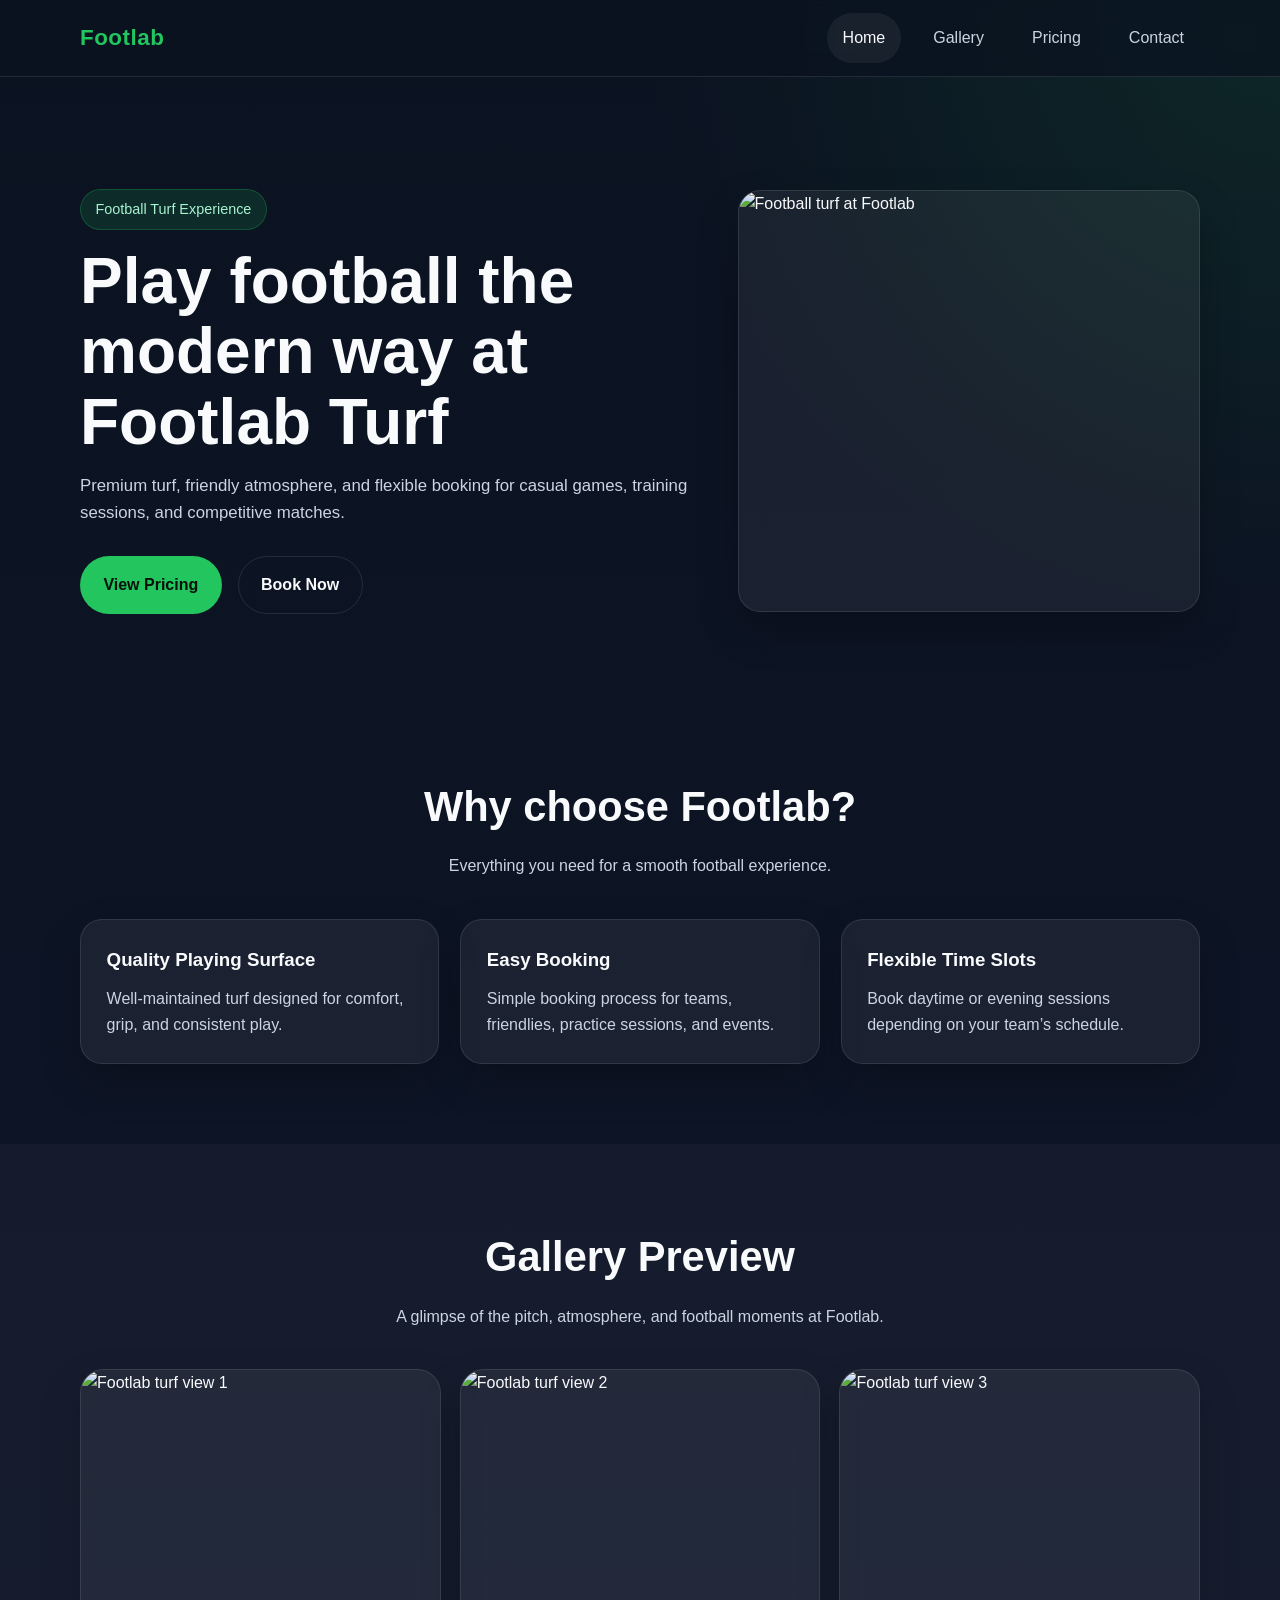
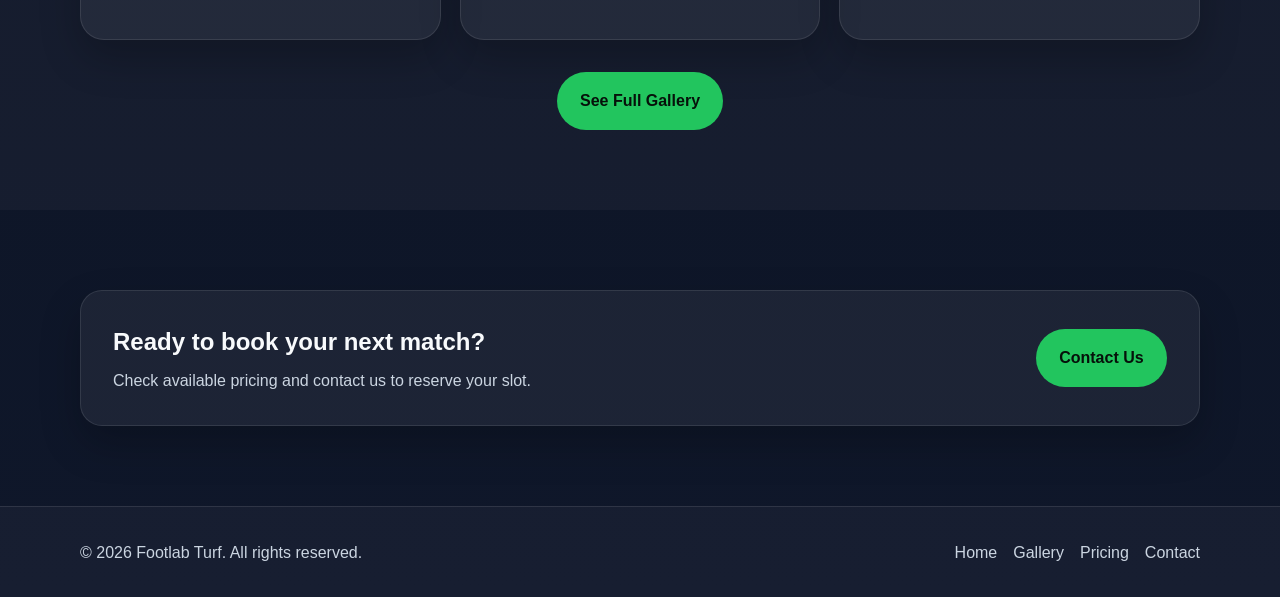
==== index.html @ 76038efa "Init" ====
<!DOCTYPE html>
<html lang="en">
<head>
  <meta charset="UTF-8" />
  <meta name="viewport" content="width=device-width, initial-scale=1.0" />
  <title>Footlab Turf | Home</title>
  <meta
    name="description"
    content="Footlab Turf - modern football turf booking, pricing, gallery, and contact information."
  />
  <link rel="stylesheet" href="css/style.css" />
</head>
<body>
  <header class="site-header">
    <div class="container nav">
      <a href="index.html" class="logo">Footlab</a>

      <button class="menu-toggle" id="menuToggle" aria-label="Open Menu">
        ☰
      </button>

      <nav class="nav-links" id="navLinks">
        <a href="index.html" class="active">Home</a>
        <a href="gallery.html">Gallery</a>
        <a href="pricing.html">Pricing</a>
        <a href="contact.html">Contact</a>
      </nav>
    </div>
  </header>

  <main>
    <section class="hero section">
      <div class="container hero-grid">
        <div class="hero-text">
          <span class="badge">Football Turf Experience</span>
          <h1>Play football the modern way at Footlab Turf</h1>
          <p>
            Premium turf, friendly atmosphere, and flexible booking for casual games,
            training sessions, and competitive matches.
          </p>
          <div class="hero-actions">
            <a href="pricing.html" class="btn btn-primary">View Pricing</a>
            <a href="contact.html" class="btn btn-secondary">Book Now</a>
          </div>
        </div>

        <div class="hero-card card">
          <img src="images/hero/hero.jpg" alt="Football turf at Footlab" />
        </div>
      </div>
    </section>

    <section class="section">
      <div class="container">
        <div class="section-heading">
          <h2>Why choose Footlab?</h2>
          <p>
            Everything you need for a smooth football experience.
          </p>
        </div>

        <div class="features-grid">
          <article class="card feature-card">
            <h3>Quality Playing Surface</h3>
            <p>
              Well-maintained turf designed for comfort, grip, and consistent play.
            </p>
          </article>

          <article class="card feature-card">
            <h3>Easy Booking</h3>
            <p>
              Simple booking process for teams, friendlies, practice sessions, and events.
            </p>
          </article>

          <article class="card feature-card">
            <h3>Flexible Time Slots</h3>
            <p>
              Book daytime or evening sessions depending on your team’s schedule.
            </p>
          </article>
        </div>
      </div>
    </section>

    <section class="section alt-section">
      <div class="container">
        <div class="section-heading">
          <h2>Gallery Preview</h2>
          <p>
            A glimpse of the pitch, atmosphere, and football moments at Footlab.
          </p>
        </div>

        <div class="gallery-preview">
          <div class="card gallery-item">
            <img src="images/gallery/turf1.jpg" alt="Footlab turf view 1" />
          </div>
          <div class="card gallery-item">
            <img src="images/gallery/turf2.jpg" alt="Footlab turf view 2" />
          </div>
          <div class="card gallery-item">
            <img src="images/gallery/turf3.jpg" alt="Footlab turf view 3" />
          </div>
        </div>

        <div class="center">
          <a href="gallery.html" class="btn btn-primary">See Full Gallery</a>
        </div>
      </div>
    </section>

    <section class="section">
      <div class="container cta card">
        <div>
          <h2>Ready to book your next match?</h2>
          <p>
            Check available pricing and contact us to reserve your slot.
          </p>
        </div>
        <a href="contact.html" class="btn btn-primary">Contact Us</a>
      </div>
    </section>
  </main>

  <footer class="site-footer">
    <div class="container footer-content">
      <p>© 2026 Footlab Turf. All rights reserved.</p>
      <div class="footer-links">
        <a href="index.html">Home</a>
        <a href="gallery.html">Gallery</a>
        <a href="pricing.html">Pricing</a>
        <a href="contact.html">Contact</a>
      </div>
    </div>
  </footer>

  <script src="js/main.js"></script>
</body>
</html>
---- css/style.css ----
:root {
  --bg: #0f172a;
  --bg-soft: #111c34;
  --surface: rgba(255, 255, 255, 0.06);
  --surface-strong: rgba(255, 255, 255, 0.1);
  --text: #f8fafc;
  --muted: #cbd5e1;
  --primary: #22c55e;
  --primary-dark: #16a34a;
  --secondary: #1e293b;
  --border: rgba(255, 255, 255, 0.1);
  --shadow: 0 18px 40px rgba(0, 0, 0, 0.22);
  --radius: 22px;
  --radius-sm: 14px;
  --container: 1120px;
}

* {
  margin: 0;
  padding: 0;
  box-sizing: border-box;
}

html {
  scroll-behavior: smooth;
}

body {
  font-family: Arial, Helvetica, sans-serif;
  background:
    radial-gradient(circle at top right, rgba(34, 197, 94, 0.12), transparent 25%),
    linear-gradient(180deg, #0b1220 0%, #0f172a 100%);
  color: var(--text);
  line-height: 1.6;
}

img {
  width: 100%;
  display: block;
  object-fit: cover;
}

a {
  text-decoration: none;
  color: inherit;
}

ul {
  padding-left: 1.2rem;
}

.container {
  width: min(92%, var(--container));
  margin: 0 auto;
}

.section {
  padding: 5rem 0;
}

.alt-section {
  background: rgba(255, 255, 255, 0.03);
}

.section-heading {
  text-align: center;
  max-width: 720px;
  margin: 0 auto 2.5rem;
}

.section-heading h2 {
  font-size: clamp(2rem, 4vw, 2.6rem);
  margin-bottom: 0.8rem;
}

.section-heading p {
  color: var(--muted);
}

.page-hero {
  padding-top: 7rem;
  padding-bottom: 2rem;
}

.page-hero h1 {
  font-size: clamp(2.2rem, 5vw, 3.5rem);
  margin: 0.8rem 0;
}

.page-hero p {
  color: var(--muted);
  max-width: 700px;
}

.site-header {
  position: sticky;
  top: 0;
  z-index: 1000;
  background: rgba(11, 18, 32, 0.7);
  backdrop-filter: blur(12px);
  border-bottom: 1px solid var(--border);
}

.nav {
  min-height: 76px;
  display: flex;
  align-items: center;
  justify-content: space-between;
  gap: 1rem;
}

.logo {
  font-size: 1.4rem;
  font-weight: 800;
  letter-spacing: 0.5px;
  color: var(--primary);
}

.nav-links {
  display: flex;
  gap: 1rem;
  align-items: center;
}

.nav-links a {
  padding: 0.75rem 1rem;
  border-radius: 999px;
  color: var(--muted);
  transition: 0.25s ease;
}

.nav-links a:hover,
.nav-links a.active {
  background: var(--surface);
  color: var(--text);
}

.menu-toggle {
  display: none;
  border: 1px solid var(--border);
  background: var(--surface);
  color: var(--text);
  padding: 0.65rem 0.9rem;
  border-radius: 12px;
  cursor: pointer;
  font-size: 1.1rem;
}

.hero {
  padding-top: 7rem;
}

.hero-grid {
  display: grid;
  grid-template-columns: 1.15fr 0.85fr;
  gap: 2rem;
  align-items: center;
}

.hero-text h1 {
  font-size: clamp(2.6rem, 5vw, 4.5rem);
  line-height: 1.1;
  margin: 1rem 0;
}

.hero-text p {
  max-width: 620px;
  color: var(--muted);
  font-size: 1.05rem;
}

.hero-actions {
  display: flex;
  gap: 1rem;
  margin-top: 1.8rem;
  flex-wrap: wrap;
}

.badge,
.mini-badge {
  display: inline-block;
  background: rgba(34, 197, 94, 0.14);
  color: #a7f3d0;
  border: 1px solid rgba(34, 197, 94, 0.25);
  padding: 0.5rem 0.9rem;
  border-radius: 999px;
  font-size: 0.9rem;
}

.mini-badge {
  margin-bottom: 1rem;
}

.card {
  background: var(--surface);
  border: 1px solid var(--border);
  border-radius: var(--radius);
  box-shadow: var(--shadow);
  overflow: hidden;
}

.hero-card {
  min-height: 420px;
}

.hero-card img {
  height: 100%;
  min-height: 420px;
}

.btn {
  display: inline-flex;
  align-items: center;
  justify-content: center;
  padding: 0.95rem 1.4rem;
  border-radius: 999px;
  font-weight: 700;
  transition: 0.25s ease;
  border: 1px solid transparent;
}

.btn-primary {
  background: var(--primary);
  color: #06110a;
}

.btn-primary:hover {
  background: var(--primary-dark);
  transform: translateY(-2px);
}

.btn-secondary {
  background: transparent;
  border-color: var(--border);
  color: var(--text);
}

.btn-secondary:hover {
  background: var(--surface);
}

.features-grid {
  display: grid;
  grid-template-columns: repeat(3, 1fr);
  gap: 1.3rem;
}

.feature-card {
  padding: 1.6rem;
}

.feature-card h3 {
  margin-bottom: 0.7rem;
}

.feature-card p {
  color: var(--muted);
}

.gallery-preview,
.gallery-grid {
  display: grid;
  grid-template-columns: repeat(3, 1fr);
  gap: 1.2rem;
}

.gallery-item {
  border-radius: 24px;
}

.gallery-item img {
  aspect-ratio: 4 / 3;
}

.center {
  text-align: center;
  margin-top: 2rem;
}

.cta {
  padding: 2rem;
  display: flex;
  align-items: center;
  justify-content: space-between;
  gap: 1rem;
}

.cta h2 {
  margin-bottom: 0.4rem;
}

.cta p {
  color: var(--muted);
}

.pricing-grid {
  display: grid;
  grid-template-columns: repeat(3, 1fr);
  gap: 1.3rem;
}

.pricing-card {
  padding: 1.8rem;
  position: relative;
}

.pricing-card h3 {
  margin-bottom: 0.8rem;
  font-size: 1.35rem;
}

.price {
  font-size: 2rem;
  font-weight: 800;
  margin-bottom: 1rem;
  color: var(--primary);
}

.price span {
  font-size: 1rem;
  color: var(--muted);
  font-weight: 500;
}

.pricing-card ul {
  margin-bottom: 1.4rem;
  color: var(--muted);
}

.pricing-card ul li {
  margin-bottom: 0.6rem;
}

.pricing-card.featured {
  border: 1px solid rgba(34, 197, 94, 0.35);
  transform: translateY(-6px);
}

.pricing-note {
  margin-top: 1.5rem;
  padding: 1.5rem;
}

.pricing-note p {
  color: var(--muted);
}

.contact-grid {
  display: grid;
  grid-template-columns: 0.95fr 1.05fr;
  gap: 1.3rem;
}

.contact-info,
.contact-form-card {
  padding: 1.8rem;
}

.contact-info h2,
.contact-form-card h2 {
  margin-bottom: 1.2rem;
}

.info-block + .info-block {
  margin-top: 1rem;
}

.info-block h3 {
  margin-bottom: 0.2rem;
  color: var(--primary);
  font-size: 1rem;
}

.info-block p {
  color: var(--muted);
}

.contact-form {
  display: grid;
  gap: 1rem;
}

.form-group {
  display: grid;
  gap: 0.45rem;
}

.form-group label {
  font-weight: 600;
}

.form-group input,
.form-group textarea {
  width: 100%;
  padding: 1rem 1rem;
  border-radius: 16px;
  border: 1px solid var(--border);
  background: rgba(255, 255, 255, 0.04);
  color: var(--text);
  outline: none;
}

.form-group input::placeholder,
.form-group textarea::placeholder {
  color: #94a3b8;
}

.form-group input:focus,
.form-group textarea:focus {
  border-color: rgba(34, 197, 94, 0.55);
  box-shadow: 0 0 0 3px rgba(34, 197, 94, 0.12);
}

.site-footer {
  border-top: 1px solid var(--border);
  background: rgba(255, 255, 255, 0.03);
}

.footer-content {
  min-height: 90px;
  display: flex;
  align-items: center;
  justify-content: space-between;
  gap: 1rem;
  flex-wrap: wrap;
}

.footer-content p,
.footer-links a {
  color: var(--muted);
}

.footer-links {
  display: flex;
  gap: 1rem;
  flex-wrap: wrap;
}

.footer-links a:hover {
  color: var(--text);
}

@media (max-width: 900px) {
  .hero-grid,
  .features-grid,
  .gallery-preview,
  .gallery-grid,
  .pricing-grid,
  .contact-grid,
  .cta {
    grid-template-columns: 1fr;
  }

  .cta {
    align-items: flex-start;
  }

  .pricing-card.featured {
    transform: none;
  }
}

@media (max-width: 768px) {
  .menu-toggle {
    display: inline-block;
  }

  .nav-links {
    position: absolute;
    top: 76px;
    right: 4%;
    width: min(260px, 90vw);
    background: #0f172a;
    border: 1px solid var(--border);
    border-radius: 20px;
    box-shadow: var(--shadow);
    display: none;
    flex-direction: column;
    padding: 1rem;
  }

  .nav-links.show {
    display: flex;
  }

  .nav-links a {
    width: 100%;
    border-radius: 12px;
  }

  .hero-text h1 {
    font-size: 2.5rem;
  }

  .section {
    padding: 4rem 0;
  }
}
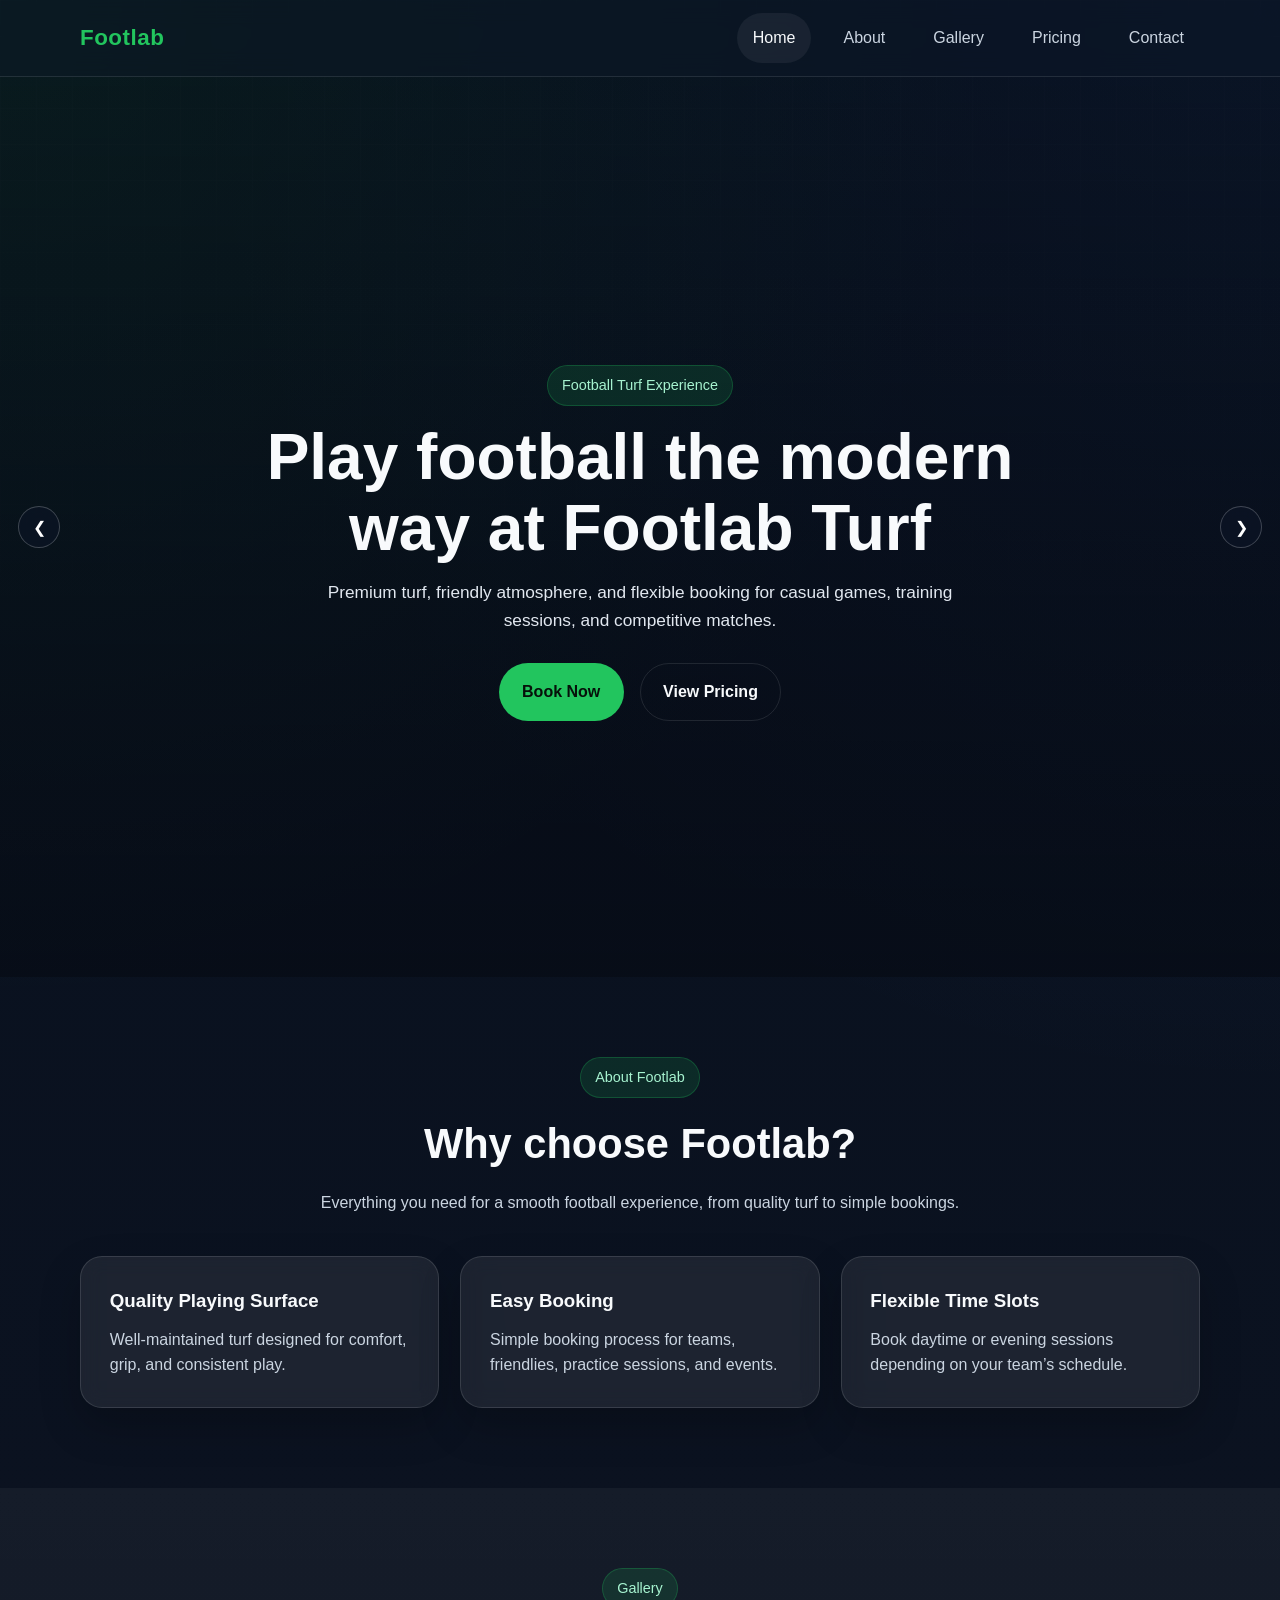
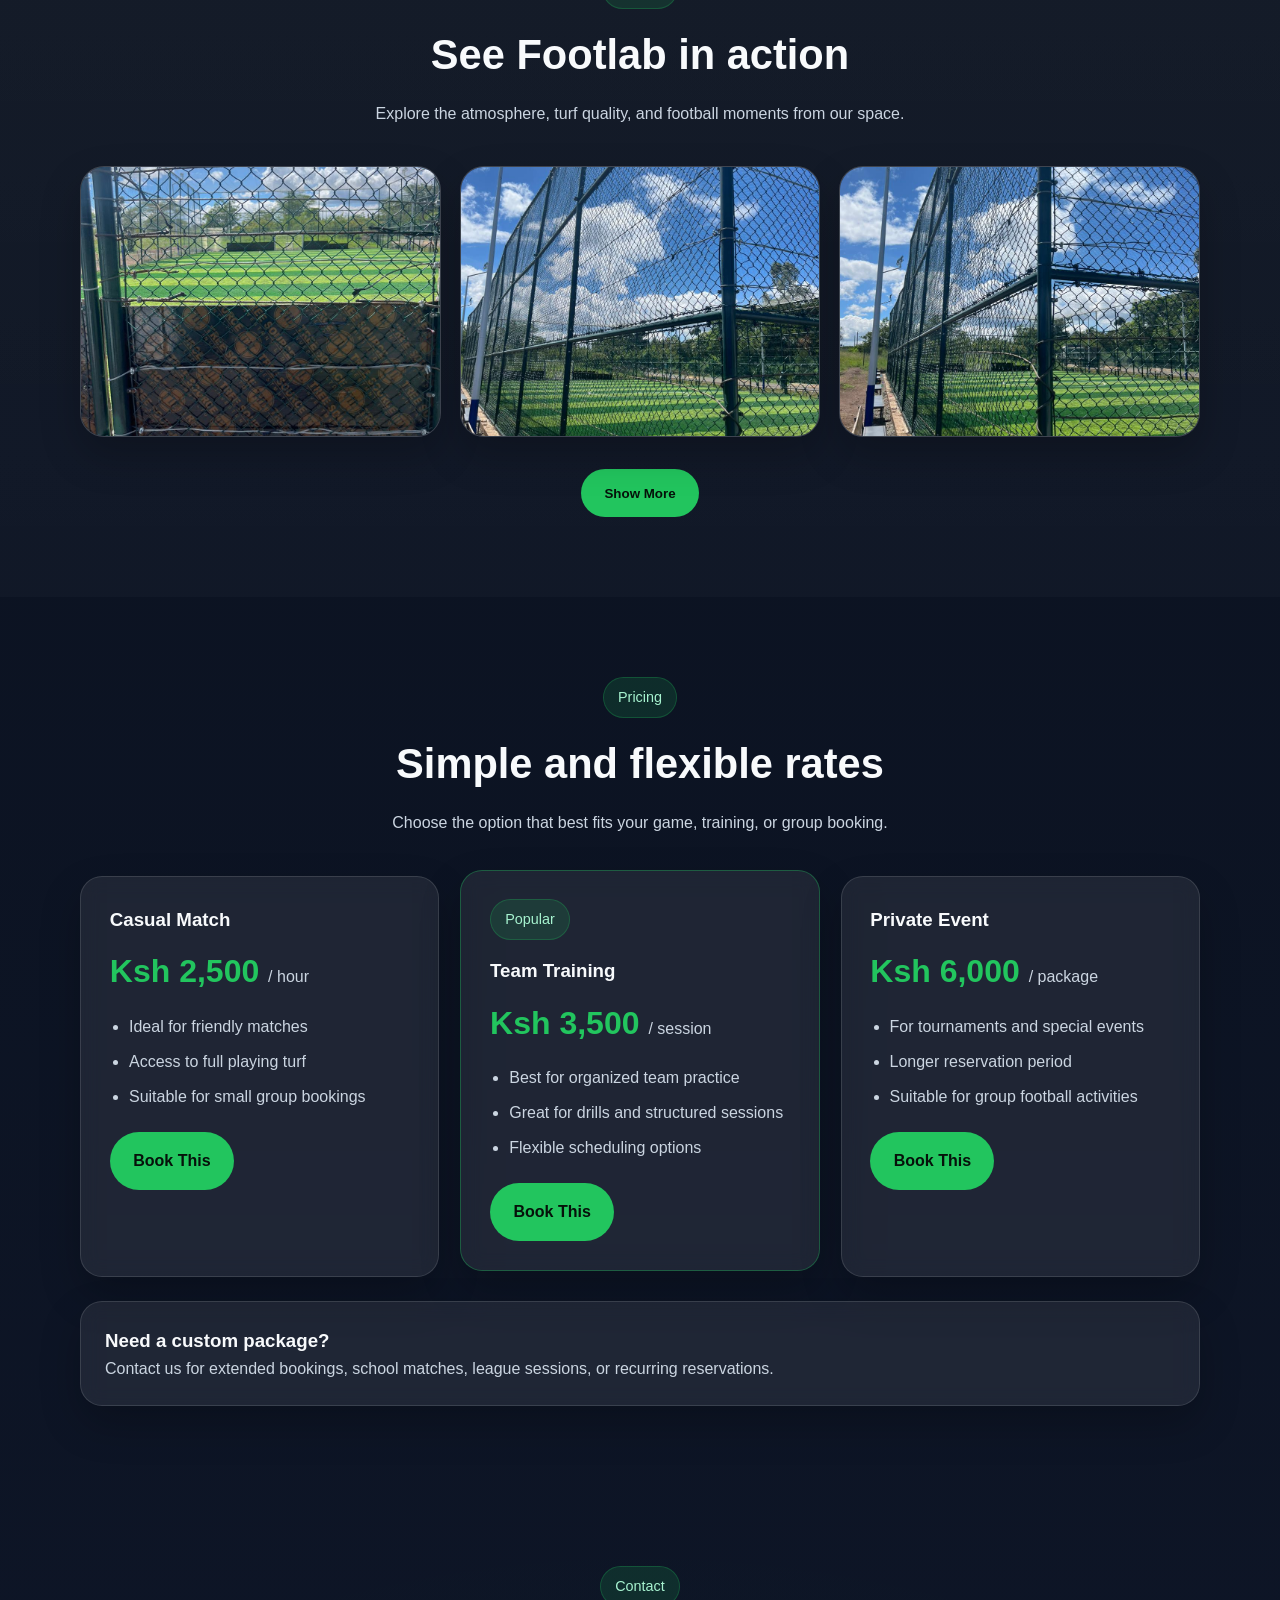
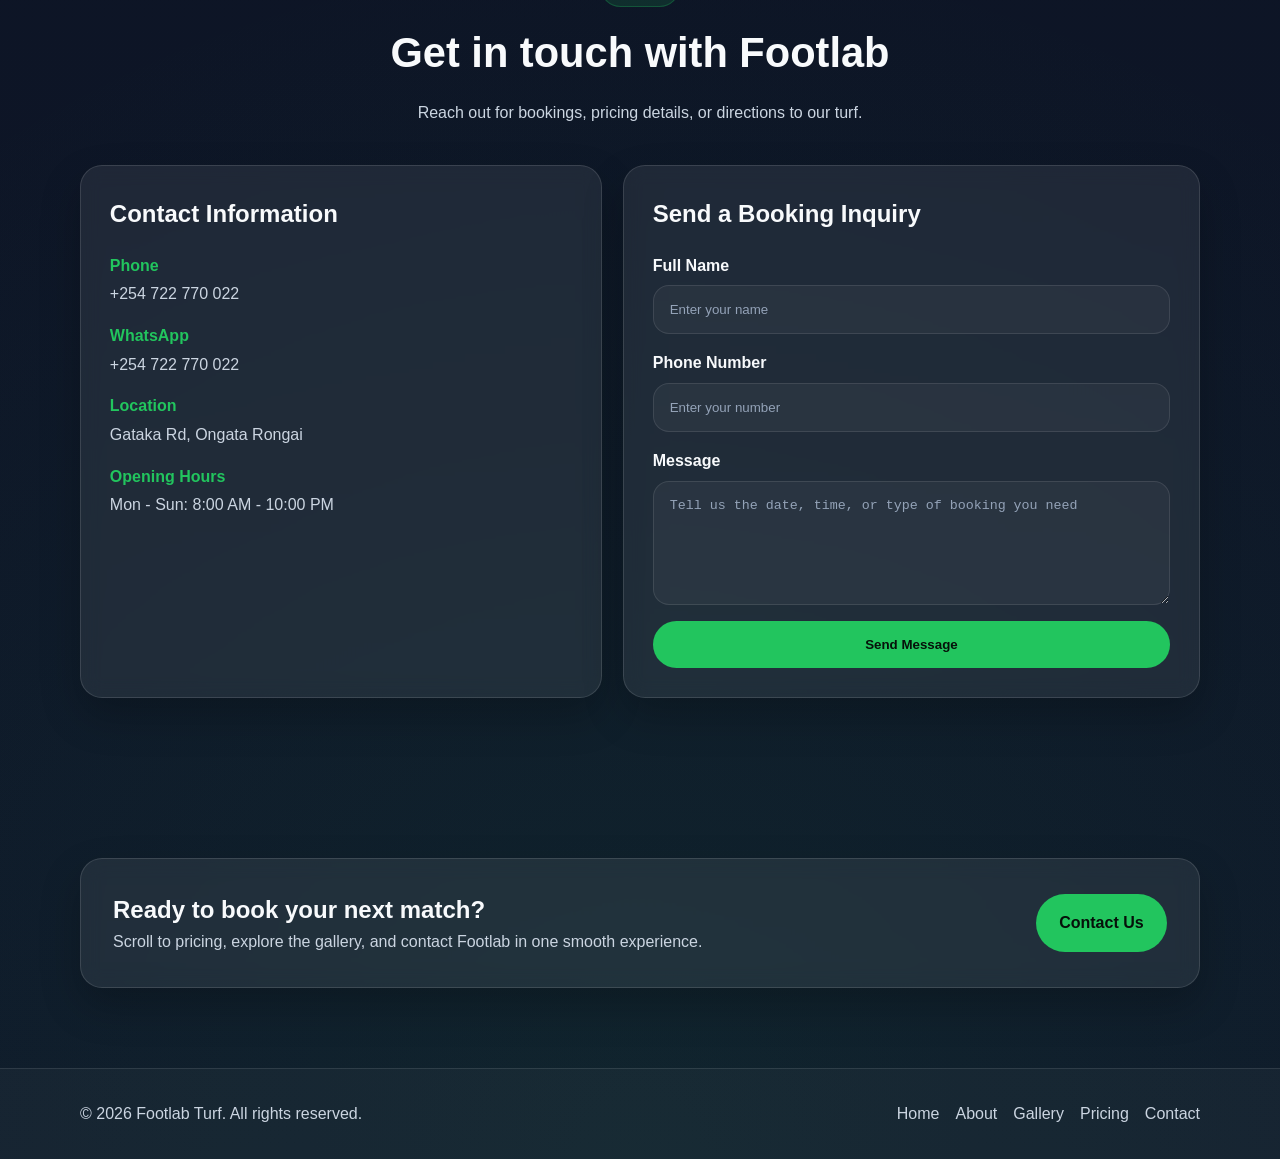
==== commit 85dff189: "One Page redesign" ====
--- a/index.html
+++ b/index.html
@@ -3,59 +3,77 @@
 <head>
   <meta charset="UTF-8" />
   <meta name="viewport" content="width=device-width, initial-scale=1.0" />
-  <title>Footlab Turf | Home</title>
+  <title>Footlab Turf</title>
   <meta
     name="description"
-    content="Footlab Turf - modern football turf booking, pricing, gallery, and contact information."
+    content="Footlab Turf - premium football turf bookings, gallery, pricing, and contact information in one scrollable page."
   />
   <link rel="stylesheet" href="css/style.css" />
 </head>
 <body>
   <header class="site-header">
     <div class="container nav">
-      <a href="index.html" class="logo">Footlab</a>
-
-      <button class="menu-toggle" id="menuToggle" aria-label="Open Menu">
+      <a href="#home" class="logo">Footlab</a>
+
+      <button class="menu-toggle" id="menuToggle" aria-label="Open Menu" aria-expanded="false">
         ☰
       </button>
 
       <nav class="nav-links" id="navLinks">
-        <a href="index.html" class="active">Home</a>
-        <a href="gallery.html">Gallery</a>
-        <a href="pricing.html">Pricing</a>
-        <a href="contact.html">Contact</a>
+        <a href="#home" class="active">Home</a>
+        <a href="#about">About</a>
+        <a href="#gallery">Gallery</a>
+        <a href="#pricing">Pricing</a>
+        <a href="#contact">Contact</a>
       </nav>
     </div>
   </header>
 
   <main>
-    <section class="hero section">
-      <div class="container hero-grid">
-        <div class="hero-text">
+    <section
+      class="hero hero-slider section section-anchor"
+      id="home"
+      aria-label="Footlab hero image slider"
+    >
+      <div class="hero-slides">
+        <div class="hero-slide active" style="background-image: url('images/hero/hero1.png');" aria-hidden="false"></div>
+        <div class="hero-slide" style="background-image: url('images/hero/hero2.png');" aria-hidden="true"></div>
+        <div class="hero-slide" style="background-image: url('images/hero/hero3.png');" aria-hidden="true"></div>
+        <div class="hero-slide" style="background-image: url('images/hero/hero4.png');" aria-hidden="true"></div>
+        <div class="hero-slide" style="background-image: url('images/hero/hero5.png');" aria-hidden="true"></div>
+      </div>
+
+      <button class="hero-arrow hero-arrow-left" id="heroPrev" aria-label="Previous hero image">
+        &#10094;
+      </button>
+
+      <button class="hero-arrow hero-arrow-right" id="heroNext" aria-label="Next hero image">
+        &#10095;
+      </button>
+
+      <div class="container hero-content-wrap">
+        <div class="hero-text hero-text-centered">
           <span class="badge">Football Turf Experience</span>
           <h1>Play football the modern way at Footlab Turf</h1>
           <p>
             Premium turf, friendly atmosphere, and flexible booking for casual games,
             training sessions, and competitive matches.
           </p>
-          <div class="hero-actions">
-            <a href="pricing.html" class="btn btn-primary">View Pricing</a>
-            <a href="contact.html" class="btn btn-secondary">Book Now</a>
+          <div class="hero-actions hero-actions-centered">
+            <a href="#contact" class="btn btn-primary">Book Now</a>
+            <a href="#pricing" class="btn btn-secondary">View Pricing</a>
           </div>
         </div>
-
-        <div class="hero-card card">
-          <img src="images/hero/hero.jpg" alt="Football turf at Footlab" />
-        </div>
-      </div>
-    </section>
-
-    <section class="section">
-      <div class="container">
-        <div class="section-heading">
+      </div>
+    </section>
+
+    <section class="section section-anchor" id="about">
+      <div class="container">
+        <div class="section-heading">
+          <span class="badge">About Footlab</span>
           <h2>Why choose Footlab?</h2>
           <p>
-            Everything you need for a smooth football experience.
+            Everything you need for a smooth football experience, from quality turf to simple bookings.
           </p>
         </div>
 
@@ -84,29 +102,148 @@
       </div>
     </section>
 
-    <section class="section alt-section">
-      <div class="container">
-        <div class="section-heading">
-          <h2>Gallery Preview</h2>
-          <p>
-            A glimpse of the pitch, atmosphere, and football moments at Footlab.
-          </p>
-        </div>
-
-        <div class="gallery-preview">
-          <div class="card gallery-item">
-            <img src="images/gallery/turf1.jpg" alt="Footlab turf view 1" />
+    <section class="section alt-section section-anchor" id="gallery">
+      <div class="container">
+        <div class="section-heading">
+          <span class="badge">Gallery</span>
+          <h2>See Footlab in action</h2>
+          <p>
+            Explore the atmosphere, turf quality, and football moments from our space.
+          </p>
+        </div>
+
+        <div class="gallery-grid collapsible-gallery" id="galleryGrid">
+          <div class="card gallery-item"><img src="images/gallery/turf 1.jpeg" alt="Footlab turf view 1" /></div>
+          <div class="card gallery-item"><img src="images/gallery/turf 2.jpeg" alt="Footlab turf view 2" /></div>
+          <div class="card gallery-item"><img src="images/gallery/turf 3.jpeg" alt="Footlab turf view 3" /></div>
+          <div class="card gallery-item"><img src="images/gallery/turf 4.jpeg" alt="Footlab turf view 4" /></div>
+          <div class="card gallery-item"><img src="images/gallery/turf 5.jpeg" alt="Footlab turf view 5" /></div>
+          <div class="card gallery-item"><img src="images/gallery/turf 6.jpeg" alt="Footlab turf view 6" /></div>
+          <div class="card gallery-item"><img src="images/gallery/turf 7.jpeg" alt="Footlab turf view 7" /></div>
+          <div class="card gallery-item"><img src="images/gallery/turf 8.jpeg" alt="Footlab turf view 8" /></div>
+          <div class="card gallery-item"><img src="images/gallery/turf 9.jpeg" alt="Footlab turf view 9" /></div>
+        </div>
+
+        <div class="center">
+          <button class="btn btn-primary" id="galleryToggle" type="button" aria-expanded="false">
+            Show More
+          </button>
+        </div>
+      </div>
+    </section>
+
+    <section class="section section-anchor" id="pricing">
+      <div class="container">
+        <div class="section-heading">
+          <span class="badge">Pricing</span>
+          <h2>Simple and flexible rates</h2>
+          <p>
+            Choose the option that best fits your game, training, or group booking.
+          </p>
+        </div>
+
+        <div class="pricing-grid">
+          <article class="card pricing-card">
+            <h3>Casual Match</h3>
+            <p class="price">Ksh 2,500 <span>/ hour</span></p>
+            <ul>
+              <li>Ideal for friendly matches</li>
+              <li>Access to full playing turf</li>
+              <li>Suitable for small group bookings</li>
+            </ul>
+            <a href="#contact" class="btn btn-primary">Book This</a>
+          </article>
+
+          <article class="card pricing-card featured">
+            <div class="mini-badge">Popular</div>
+            <h3>Team Training</h3>
+            <p class="price">Ksh 3,500 <span>/ session</span></p>
+            <ul>
+              <li>Best for organized team practice</li>
+              <li>Great for drills and structured sessions</li>
+              <li>Flexible scheduling options</li>
+            </ul>
+            <a href="#contact" class="btn btn-primary">Book This</a>
+          </article>
+
+          <article class="card pricing-card">
+            <h3>Private Event</h3>
+            <p class="price">Ksh 6,000 <span>/ package</span></p>
+            <ul>
+              <li>For tournaments and special events</li>
+              <li>Longer reservation period</li>
+              <li>Suitable for group football activities</li>
+            </ul>
+            <a href="#contact" class="btn btn-primary">Book This</a>
+          </article>
+        </div>
+
+        <div class="pricing-note card">
+          <h3>Need a custom package?</h3>
+          <p>
+            Contact us for extended bookings, school matches, league sessions, or recurring reservations.
+          </p>
+        </div>
+      </div>
+    </section>
+
+    <section class="section section-anchor" id="contact">
+      <div class="container">
+        <div class="section-heading">
+          <span class="badge">Contact</span>
+          <h2>Get in touch with Footlab</h2>
+          <p>
+            Reach out for bookings, pricing details, or directions to our turf.
+          </p>
+        </div>
+
+        <div class="contact-grid">
+          <div class="card contact-info">
+            <h2>Contact Information</h2>
+            <div class="info-block">
+              <h3>Phone</h3>
+              <p>+254 722 770 022</p>
+            </div>
+            <div class="info-block">
+              <h3>WhatsApp</h3>
+              <p>+254 722 770 022</p>
+            </div>
+            <div class="info-block">
+              <h3>Location</h3>
+              <p>Gataka Rd, Ongata Rongai</p>
+            </div>
+            <div class="info-block">
+              <h3>Opening Hours</h3>
+              <p>Mon - Sun: 8:00 AM - 10:00 PM</p>
+            </div>
           </div>
-          <div class="card gallery-item">
-            <img src="images/gallery/turf2.jpg" alt="Footlab turf view 2" />
+
+          <div class="card contact-form-card">
+            <h2>Send a Booking Inquiry</h2>
+            <form class="contact-form">
+              <div class="form-group">
+                <label for="name">Full Name</label>
+                <input type="text" id="name" name="name" placeholder="Enter your name" />
+              </div>
+
+              <div class="form-group">
+                <label for="phone">Phone Number</label>
+                <input type="tel" id="phone" name="phone" placeholder="Enter your number" />
+              </div>
+
+              <div class="form-group">
+                <label for="message">Message</label>
+                <textarea
+                  id="message"
+                  name="message"
+                  rows="6"
+                  placeholder="Tell us the date, time, or type of booking you need"
+                ></textarea>
+              </div>
+
+              <button type="submit" class="btn btn-primary">Send Message</button>
+            </form>
           </div>
-          <div class="card gallery-item">
-            <img src="images/gallery/turf3.jpg" alt="Footlab turf view 3" />
-          </div>
-        </div>
-
-        <div class="center">
-          <a href="gallery.html" class="btn btn-primary">See Full Gallery</a>
         </div>
       </div>
     </section>
@@ -116,10 +253,10 @@
         <div>
           <h2>Ready to book your next match?</h2>
           <p>
-            Check available pricing and contact us to reserve your slot.
-          </p>
-        </div>
-        <a href="contact.html" class="btn btn-primary">Contact Us</a>
+            Scroll to pricing, explore the gallery, and contact Footlab in one smooth experience.
+          </p>
+        </div>
+        <a href="#contact" class="btn btn-primary">Contact Us</a>
       </div>
     </section>
   </main>
@@ -128,14 +265,15 @@
     <div class="container footer-content">
       <p>© 2026 Footlab Turf. All rights reserved.</p>
       <div class="footer-links">
-        <a href="index.html">Home</a>
-        <a href="gallery.html">Gallery</a>
-        <a href="pricing.html">Pricing</a>
-        <a href="contact.html">Contact</a>
+        <a href="#home">Home</a>
+        <a href="#about">About</a>
+        <a href="#gallery">Gallery</a>
+        <a href="#pricing">Pricing</a>
+        <a href="#contact">Contact</a>
       </div>
     </div>
   </footer>
 
   <script src="js/main.js"></script>
 </body>
-</html>+</html>
--- a/css/style.css
+++ b/css/style.css
@@ -1,18 +1,15 @@
 :root {
   --bg: #0f172a;
-  --bg-soft: #111c34;
   --surface: rgba(255, 255, 255, 0.06);
-  --surface-strong: rgba(255, 255, 255, 0.1);
   --text: #f8fafc;
   --muted: #cbd5e1;
   --primary: #22c55e;
   --primary-dark: #16a34a;
-  --secondary: #1e293b;
   --border: rgba(255, 255, 255, 0.1);
   --shadow: 0 18px 40px rgba(0, 0, 0, 0.22);
   --radius: 22px;
-  --radius-sm: 14px;
   --container: 1120px;
+  --header-height: 76px;
 }
 
 * {
@@ -23,15 +20,32 @@
 
 html {
   scroll-behavior: smooth;
+  scroll-padding-top: 96px;
 }
 
 body {
   font-family: Arial, Helvetica, sans-serif;
   background:
-    radial-gradient(circle at top right, rgba(34, 197, 94, 0.12), transparent 25%),
-    linear-gradient(180deg, #0b1220 0%, #0f172a 100%);
+    radial-gradient(circle at top left, rgba(34, 197, 94, 0.16), transparent 22%),
+    radial-gradient(circle at top right, rgba(59, 130, 246, 0.12), transparent 24%),
+    radial-gradient(circle at bottom center, rgba(34, 197, 94, 0.08), transparent 28%),
+    linear-gradient(180deg, #08111f 0%, #0b1220 35%, #0f172a 100%);
   color: var(--text);
   line-height: 1.6;
+  position: relative;
+}
+
+body::before {
+  content: "";
+  position: fixed;
+  inset: 0;
+  pointer-events: none;
+  z-index: -1;
+  background-image:
+    linear-gradient(rgba(255, 255, 255, 0.035) 1px, transparent 1px),
+    linear-gradient(90deg, rgba(255, 255, 255, 0.035) 1px, transparent 1px);
+  background-size: 36px 36px;
+  mask-image: linear-gradient(180deg, rgba(0, 0, 0, 0.55) 0%, rgba(0, 0, 0, 0.2) 50%, rgba(0, 0, 0, 0.08) 100%);
 }
 
 img {
@@ -55,11 +69,16 @@
 }
 
 .section {
+  position: relative;
   padding: 5rem 0;
 }
 
+.section-anchor {
+  scroll-margin-top: 96px;
+}
+
 .alt-section {
-  background: rgba(255, 255, 255, 0.03);
+  background: linear-gradient(180deg, rgba(255, 255, 255, 0.045) 0%, rgba(255, 255, 255, 0.025) 100%);
 }
 
 .section-heading {
@@ -70,39 +89,24 @@
 
 .section-heading h2 {
   font-size: clamp(2rem, 4vw, 2.6rem);
-  margin-bottom: 0.8rem;
+  margin: 0.8rem 0;
 }
 
 .section-heading p {
   color: var(--muted);
-}
-
-.page-hero {
-  padding-top: 7rem;
-  padding-bottom: 2rem;
-}
-
-.page-hero h1 {
-  font-size: clamp(2.2rem, 5vw, 3.5rem);
-  margin: 0.8rem 0;
-}
-
-.page-hero p {
-  color: var(--muted);
-  max-width: 700px;
 }
 
 .site-header {
   position: sticky;
   top: 0;
   z-index: 1000;
-  background: rgba(11, 18, 32, 0.7);
+  background: rgba(11, 18, 32, 0.72);
   backdrop-filter: blur(12px);
   border-bottom: 1px solid var(--border);
 }
 
 .nav {
-  min-height: 76px;
+  min-height: var(--header-height);
   display: flex;
   align-items: center;
   justify-content: space-between;
@@ -146,36 +150,6 @@
   font-size: 1.1rem;
 }
 
-.hero {
-  padding-top: 7rem;
-}
-
-.hero-grid {
-  display: grid;
-  grid-template-columns: 1.15fr 0.85fr;
-  gap: 2rem;
-  align-items: center;
-}
-
-.hero-text h1 {
-  font-size: clamp(2.6rem, 5vw, 4.5rem);
-  line-height: 1.1;
-  margin: 1rem 0;
-}
-
-.hero-text p {
-  max-width: 620px;
-  color: var(--muted);
-  font-size: 1.05rem;
-}
-
-.hero-actions {
-  display: flex;
-  gap: 1rem;
-  margin-top: 1.8rem;
-  flex-wrap: wrap;
-}
-
 .badge,
 .mini-badge {
   display: inline-block;
@@ -192,20 +166,121 @@
 }
 
 .card {
-  background: var(--surface);
-  border: 1px solid var(--border);
+  background: rgba(255, 255, 255, 0.075);
+  border: 1px solid rgba(255, 255, 255, 0.12);
   border-radius: var(--radius);
   box-shadow: var(--shadow);
   overflow: hidden;
-}
-
-.hero-card {
-  min-height: 420px;
-}
-
-.hero-card img {
-  height: 100%;
-  min-height: 420px;
+  backdrop-filter: blur(10px);
+}
+
+.hero-slider {
+  position: relative;
+  min-height: 100vh;
+  display: flex;
+  align-items: center;
+  overflow: hidden;
+  padding-top: 7rem;
+}
+
+.hero-slides {
+  position: absolute;
+  inset: 0;
+  z-index: 1;
+}
+
+.hero-slide {
+  position: absolute;
+  inset: 0;
+  background-size: cover;
+  background-position: center;
+  background-repeat: no-repeat;
+  opacity: 0;
+  transition: opacity 0.9s ease-in-out;
+  transform: scale(1.03);
+}
+
+.hero-slide.active {
+  opacity: 1;
+}
+
+.hero-slider::before {
+  content: "";
+  position: absolute;
+  inset: 0;
+  z-index: 2;
+  background: linear-gradient(180deg, rgba(7, 12, 22, 0.55) 0%, rgba(7, 12, 22, 0.62) 35%, rgba(7, 12, 22, 0.76) 100%);
+}
+
+.hero-content-wrap {
+  position: relative;
+  z-index: 3;
+  width: 100%;
+}
+
+.hero-text {
+  max-width: 760px;
+}
+
+.hero-text-centered {
+  margin: 0 auto;
+  text-align: center;
+}
+
+.hero-text h1 {
+  font-size: clamp(2.6rem, 5vw, 4.8rem);
+  line-height: 1.1;
+  margin: 1rem 0;
+}
+
+.hero-text p {
+  max-width: 680px;
+  margin: 0 auto;
+  color: #e2e8f0;
+  font-size: 1.08rem;
+}
+
+.hero-actions {
+  display: flex;
+  gap: 1rem;
+  margin-top: 1.8rem;
+  flex-wrap: wrap;
+}
+
+.hero-actions-centered {
+  justify-content: center;
+}
+
+.hero-arrow {
+  position: absolute;
+  top: 50%;
+  transform: translateY(-50%);
+  z-index: 4;
+  width: 42px;
+  height: 42px;
+  border-radius: 999px;
+  border: 1px solid rgba(255, 255, 255, 0.22);
+  background: rgba(15, 23, 42, 0.45);
+  color: #ffffff;
+  cursor: pointer;
+  display: grid;
+  place-items: center;
+  font-size: 1rem;
+  transition: 0.25s ease;
+  backdrop-filter: blur(8px);
+}
+
+.hero-arrow:hover {
+  background: rgba(34, 197, 94, 0.22);
+  border-color: rgba(34, 197, 94, 0.45);
+}
+
+.hero-arrow-left {
+  left: 18px;
+}
+
+.hero-arrow-right {
+  right: 18px;
 }
 
 .btn {
@@ -217,6 +292,7 @@
   font-weight: 700;
   transition: 0.25s ease;
   border: 1px solid transparent;
+  cursor: pointer;
 }
 
 .btn-primary {
@@ -239,25 +315,32 @@
   background: var(--surface);
 }
 
-.features-grid {
+.features-grid,
+.pricing-grid {
   display: grid;
   grid-template-columns: repeat(3, 1fr);
   gap: 1.3rem;
 }
 
-.feature-card {
-  padding: 1.6rem;
-}
-
-.feature-card h3 {
+.feature-card,
+.pricing-card,
+.contact-info,
+.contact-form-card {
+  padding: 1.8rem;
+}
+
+.feature-card h3,
+.pricing-card h3 {
   margin-bottom: 0.7rem;
 }
 
-.feature-card p {
+.feature-card p,
+.pricing-card ul,
+.pricing-note p,
+.info-block p {
   color: var(--muted);
 }
 
-.gallery-preview,
 .gallery-grid {
   display: grid;
   grid-template-columns: repeat(3, 1fr);
@@ -272,41 +355,17 @@
   aspect-ratio: 4 / 3;
 }
 
+.collapsible-gallery .gallery-item:nth-child(n + 4) {
+  display: none;
+}
+
+.collapsible-gallery.expanded .gallery-item:nth-child(n + 4) {
+  display: block;
+}
+
 .center {
   text-align: center;
   margin-top: 2rem;
-}
-
-.cta {
-  padding: 2rem;
-  display: flex;
-  align-items: center;
-  justify-content: space-between;
-  gap: 1rem;
-}
-
-.cta h2 {
-  margin-bottom: 0.4rem;
-}
-
-.cta p {
-  color: var(--muted);
-}
-
-.pricing-grid {
-  display: grid;
-  grid-template-columns: repeat(3, 1fr);
-  gap: 1.3rem;
-}
-
-.pricing-card {
-  padding: 1.8rem;
-  position: relative;
-}
-
-.pricing-card h3 {
-  margin-bottom: 0.8rem;
-  font-size: 1.35rem;
 }
 
 .price {
@@ -324,7 +383,6 @@
 
 .pricing-card ul {
   margin-bottom: 1.4rem;
-  color: var(--muted);
 }
 
 .pricing-card ul li {
@@ -339,10 +397,6 @@
 .pricing-note {
   margin-top: 1.5rem;
   padding: 1.5rem;
-}
-
-.pricing-note p {
-  color: var(--muted);
 }
 
 .contact-grid {
@@ -351,11 +405,6 @@
   gap: 1.3rem;
 }
 
-.contact-info,
-.contact-form-card {
-  padding: 1.8rem;
-}
-
 .contact-info h2,
 .contact-form-card h2 {
   margin-bottom: 1.2rem;
@@ -369,10 +418,6 @@
   margin-bottom: 0.2rem;
   color: var(--primary);
   font-size: 1rem;
-}
-
-.info-block p {
-  color: var(--muted);
 }
 
 .contact-form {
@@ -411,6 +456,18 @@
   box-shadow: 0 0 0 3px rgba(34, 197, 94, 0.12);
 }
 
+.cta {
+  padding: 2rem;
+  display: flex;
+  align-items: center;
+  justify-content: space-between;
+  gap: 1rem;
+}
+
+.cta p {
+  color: var(--muted);
+}
+
 .site-footer {
   border-top: 1px solid var(--border);
   background: rgba(255, 255, 255, 0.03);
@@ -441,9 +498,7 @@
 }
 
 @media (max-width: 900px) {
-  .hero-grid,
   .features-grid,
-  .gallery-preview,
   .gallery-grid,
   .pricing-grid,
   .contact-grid,
@@ -488,11 +543,33 @@
     border-radius: 12px;
   }
 
+  .hero-slider {
+    min-height: 88vh;
+    padding-top: 6rem;
+  }
+
   .hero-text h1 {
-    font-size: 2.5rem;
+    font-size: 2.4rem;
+  }
+
+  .hero-text p {
+    font-size: 1rem;
+  }
+
+  .hero-arrow {
+    width: 36px;
+    height: 36px;
+  }
+
+  .hero-arrow-left {
+    left: 10px;
+  }
+
+  .hero-arrow-right {
+    right: 10px;
   }
 
   .section {
     padding: 4rem 0;
   }
-}+}
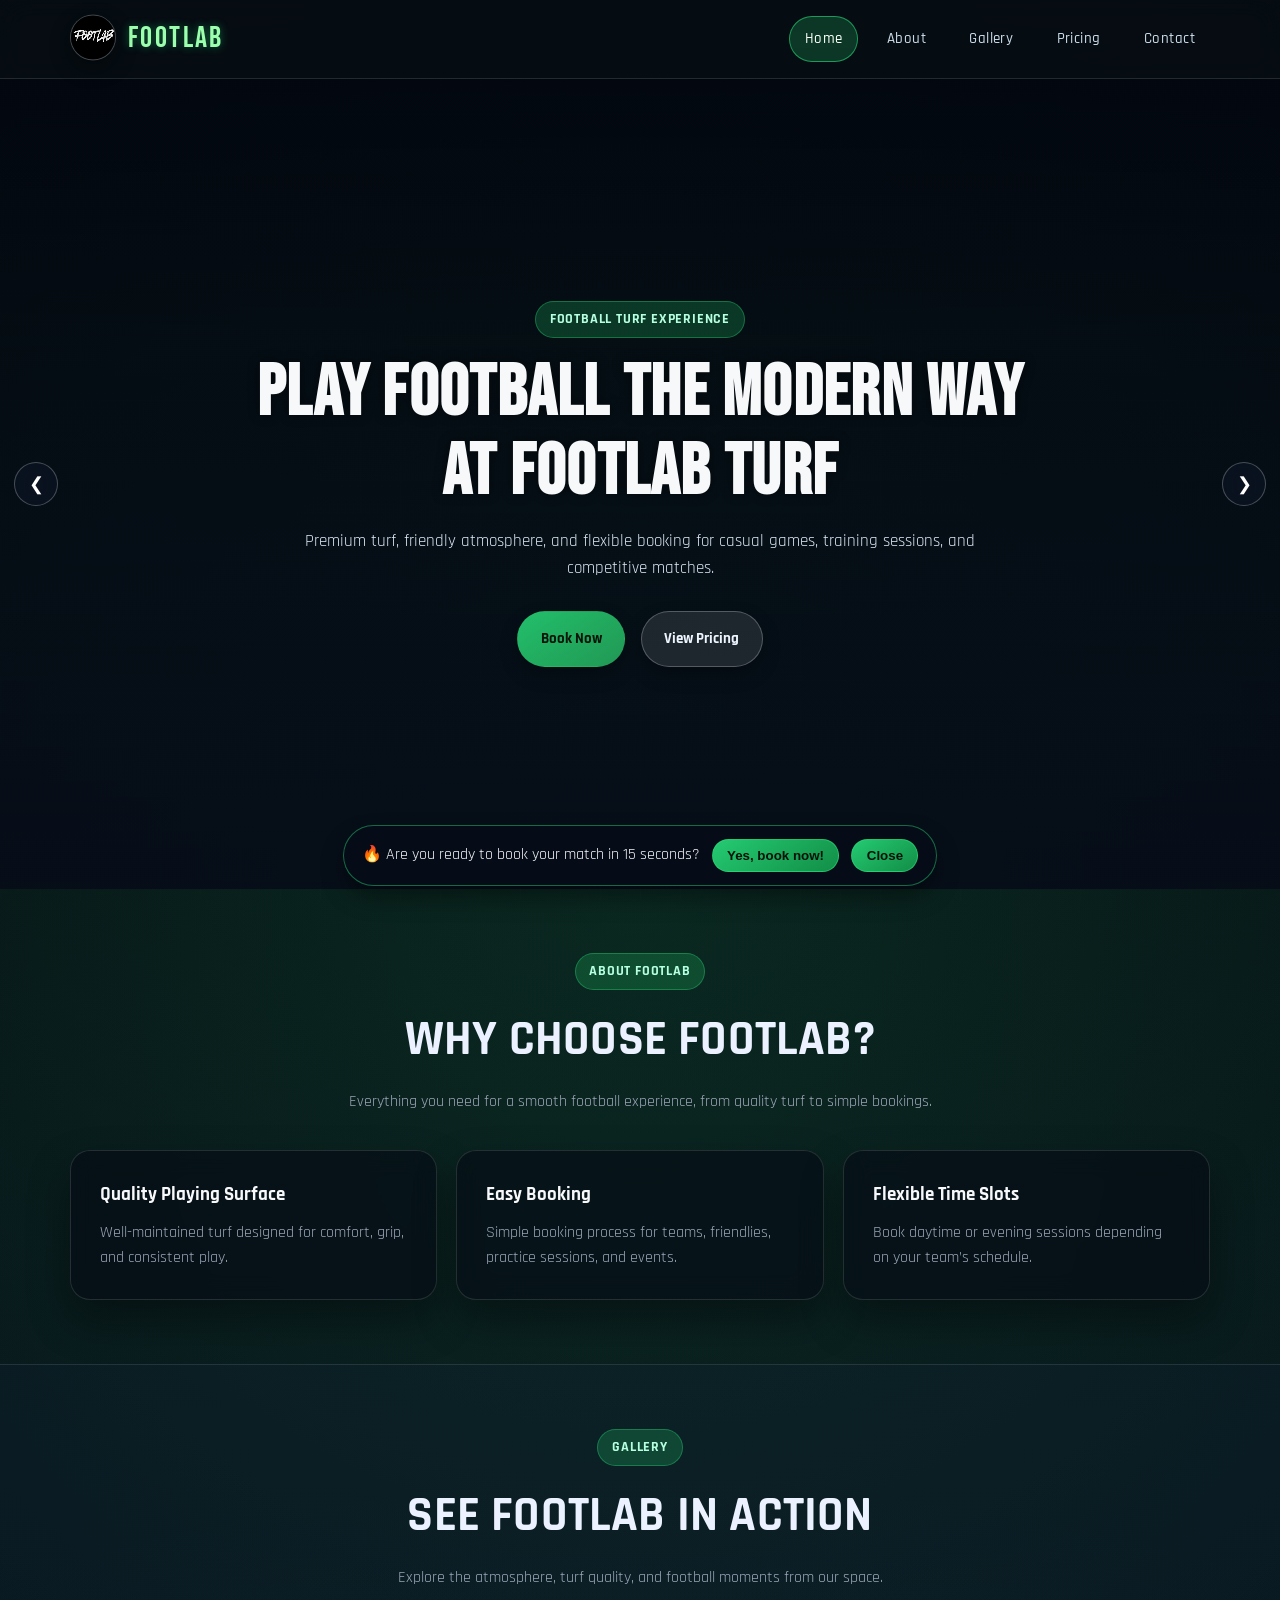
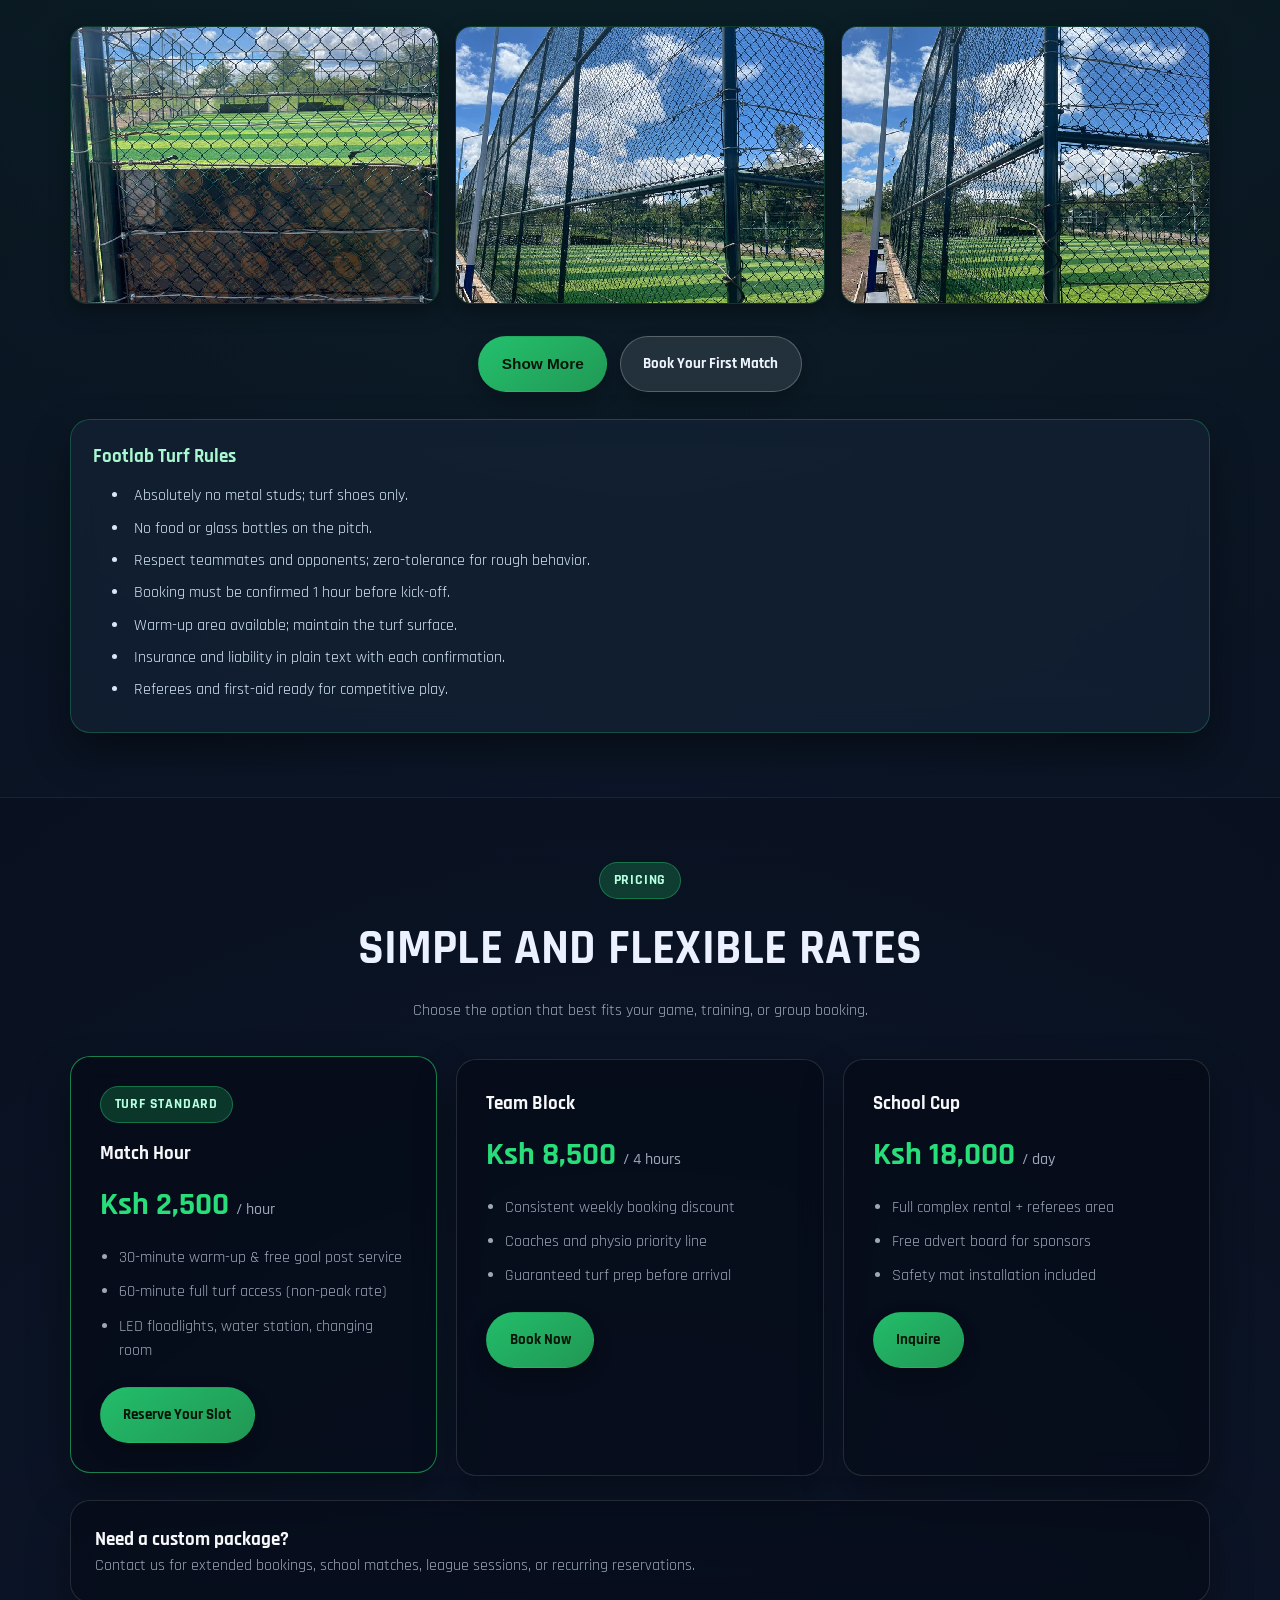
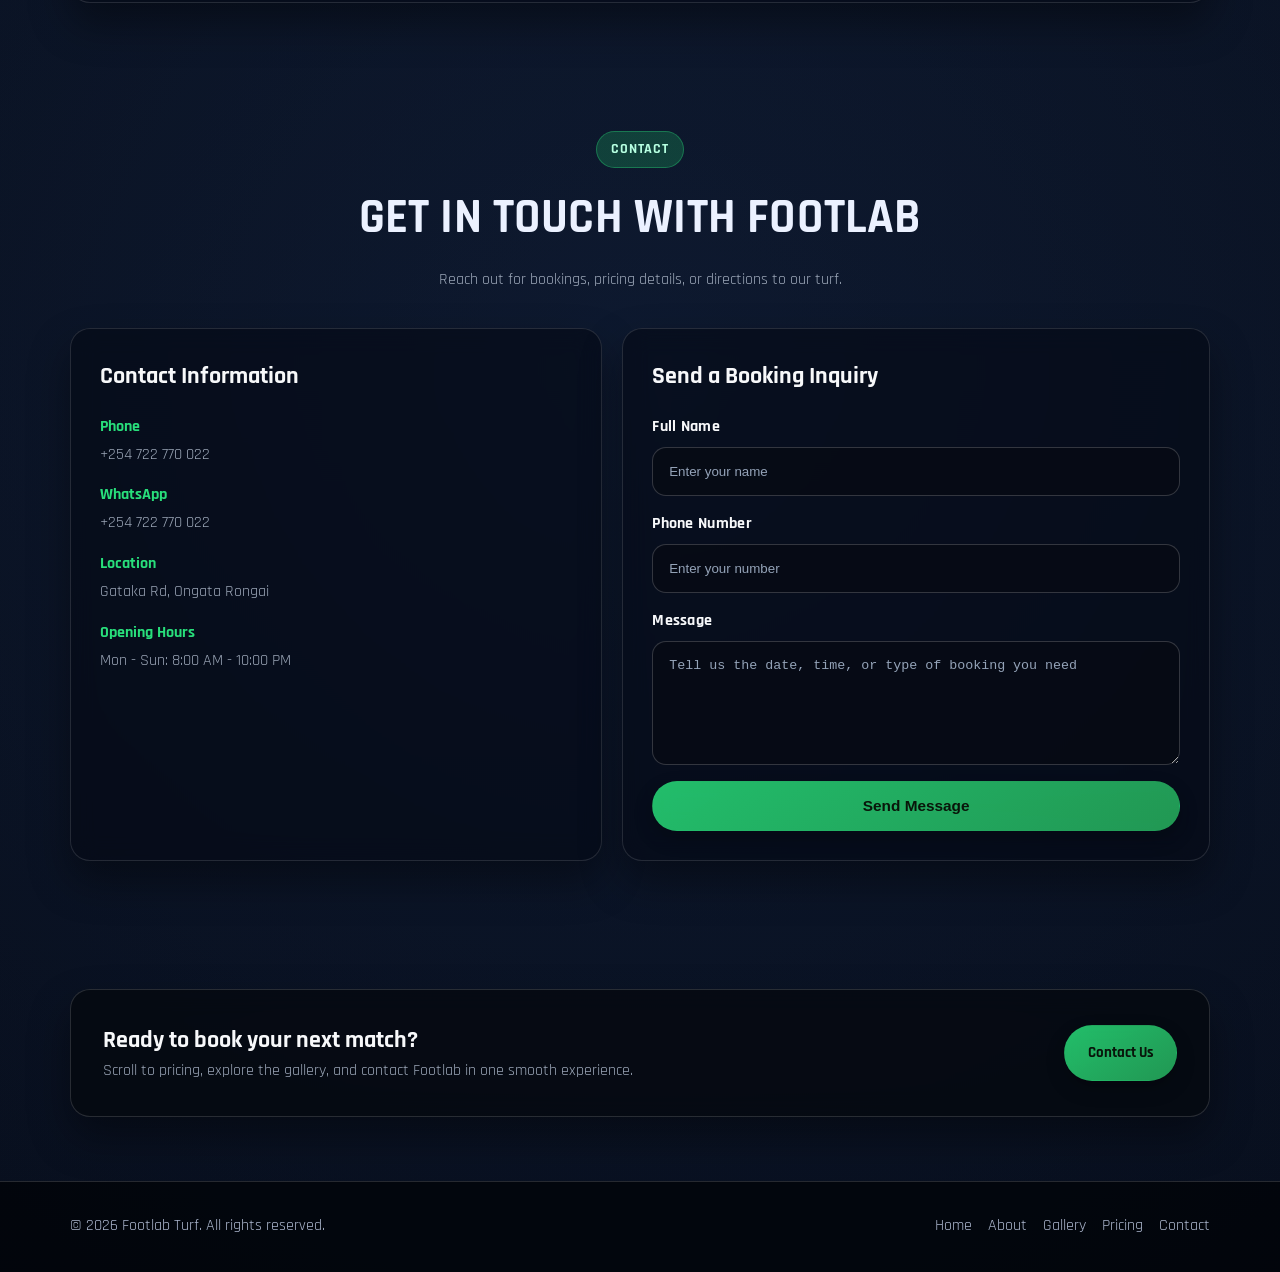
==== commit e4cf1957: "commit" ====
--- a/index.html
+++ b/index.html
@@ -8,18 +8,35 @@
     name="description"
     content="Footlab Turf - premium football turf bookings, gallery, pricing, and contact information in one scrollable page."
   />
+  <link rel="preconnect" href="https://fonts.googleapis.com" />
+  <link rel="preconnect" href="https://fonts.gstatic.com" crossorigin />
+  <link href="https://fonts.googleapis.com/css2?family=Bebas+Neue&family=Rajdhani:wght@400;500;700&display=swap" rel="stylesheet" />
+
+  <link rel="apple-touch-icon" sizes="180x180" href="Favicon/apple-touch-icon.png">
+  <link rel="icon" type="image/png" sizes="32x32" href="Favicon/favicon-32x32.png">
+  <link rel="icon" type="image/png" sizes="16x16" href="Favicon/favicon-16x16.png">
+  <link rel="manifest" href="Favicon/site.webmanifest">
+  <link rel="mask-icon" href="Favicon/android-chrome-512x512.png" color="#28de7b">
+  <link rel="shortcut icon" href="Favicon/favicon.ico">
+  <meta name="msapplication-TileColor" content="#0b121f">
+  <meta name="msapplication-config" content="Favicon/browserconfig.xml">
+  <meta name="theme-color" content="#0b121f">
+
   <link rel="stylesheet" href="css/style.css" />
 </head>
 <body>
-  <header class="site-header">
+  <header class="site-header" role="banner">
     <div class="container nav">
-      <a href="#home" class="logo">Footlab</a>
+      <a href="#home" class="logo-wrap" aria-label="Footlab home">
+        <img src="images/logo/logo.png" alt="Footlab logo" class="logo-img" />
+        <span class="logo-text">Footlab</span>
+      </a>
 
       <button class="menu-toggle" id="menuToggle" aria-label="Open Menu" aria-expanded="false">
         ☰
       </button>
 
-      <nav class="nav-links" id="navLinks">
+      <nav class="nav-links" id="navLinks" role="navigation" aria-label="Main">
         <a href="#home" class="active">Home</a>
         <a href="#about">About</a>
         <a href="#gallery">Gallery</a>
@@ -28,6 +45,17 @@
       </nav>
     </div>
   </header>
+
+  <div class="goal-animation" id="goalAnimation" aria-hidden="true">
+    <div class="net"></div>
+    <div class="ball"></div>
+  </div>
+
+  <div class="book-prompt" id="bookPrompt" role="dialog" aria-live="polite">
+    <span>🔥 Are you ready to book your match in 15 seconds?</span>
+    <button id="bookPromptButton">Yes, book now!</button>
+    <button id="dismissPrompt" aria-label="Dismiss booking prompt">Close</button>
+  </div>
 
   <main>
     <section
@@ -113,21 +141,32 @@
         </div>
 
         <div class="gallery-grid collapsible-gallery" id="galleryGrid">
-          <div class="card gallery-item"><img src="images/gallery/turf 1.jpeg" alt="Footlab turf view 1" /></div>
-          <div class="card gallery-item"><img src="images/gallery/turf 2.jpeg" alt="Footlab turf view 2" /></div>
-          <div class="card gallery-item"><img src="images/gallery/turf 3.jpeg" alt="Footlab turf view 3" /></div>
-          <div class="card gallery-item"><img src="images/gallery/turf 4.jpeg" alt="Footlab turf view 4" /></div>
-          <div class="card gallery-item"><img src="images/gallery/turf 5.jpeg" alt="Footlab turf view 5" /></div>
-          <div class="card gallery-item"><img src="images/gallery/turf 6.jpeg" alt="Footlab turf view 6" /></div>
-          <div class="card gallery-item"><img src="images/gallery/turf 7.jpeg" alt="Footlab turf view 7" /></div>
-          <div class="card gallery-item"><img src="images/gallery/turf 8.jpeg" alt="Footlab turf view 8" /></div>
-          <div class="card gallery-item"><img src="images/gallery/turf 9.jpeg" alt="Footlab turf view 9" /></div>
-        </div>
-
-        <div class="center">
+          <div class="card gallery-item"><img src="images/gallery/turf 1.jpeg" alt="Footlab turf view 1" loading="lazy" /></div>
+          <div class="card gallery-item"><img src="images/gallery/turf 2.jpeg" alt="Footlab turf view 2" loading="lazy" /></div>
+          <div class="card gallery-item"><img src="images/gallery/turf 3.jpeg" alt="Footlab turf view 3" loading="lazy" /></div>
+          <div class="card gallery-item"><img src="images/gallery/turf 4.jpeg" alt="Footlab turf view 4" loading="lazy" /></div>
+          <div class="card gallery-item"><img src="images/gallery/turf 5.jpeg" alt="Footlab turf view 5" loading="lazy" /></div>
+          <div class="card gallery-item"><img src="images/gallery/turf 6.jpeg" alt="Footlab turf view 6" loading="lazy" /></div>
+        </div>
+
+        <div class="center gallery-actions">
           <button class="btn btn-primary" id="galleryToggle" type="button" aria-expanded="false">
             Show More
           </button>
+          <a href="#contact" class="btn btn-secondary" id="galleryRedirect">Book Your First Match</a>
+        </div>
+
+        <div class="turf-rules card" aria-label="Turf rules & standards">
+          <h3>Footlab Turf Rules</h3>
+          <ul>
+            <li>Absolutely no metal studs; turf shoes only.</li>
+            <li>No food or glass bottles on the pitch.</li>
+            <li>Respect teammates and opponents; zero-tolerance for rough behavior.</li>
+            <li>Booking must be confirmed 1 hour before kick-off.</li>
+            <li>Warm-up area available; maintain the turf surface.</li>
+            <li>Insurance and liability in plain text with each confirmation.</li>
+            <li>Referees and first-aid ready for competitive play.</li>
+          </ul>
         </div>
       </div>
     </section>
@@ -143,38 +182,38 @@
         </div>
 
         <div class="pricing-grid">
-          <article class="card pricing-card">
-            <h3>Casual Match</h3>
+          <article class="card pricing-card featured">
+            <div class="mini-badge">Turf Standard</div>
+            <h3>Match Hour</h3>
             <p class="price">Ksh 2,500 <span>/ hour</span></p>
             <ul>
-              <li>Ideal for friendly matches</li>
-              <li>Access to full playing turf</li>
-              <li>Suitable for small group bookings</li>
+              <li>30-minute warm-up & free goal post service</li>
+              <li>60-minute full turf access (non-peak rate)</li>
+              <li>LED floodlights, water station, changing room</li>
             </ul>
-            <a href="#contact" class="btn btn-primary">Book This</a>
-          </article>
-
-          <article class="card pricing-card featured">
-            <div class="mini-badge">Popular</div>
-            <h3>Team Training</h3>
-            <p class="price">Ksh 3,500 <span>/ session</span></p>
+            <a href="#contact" class="btn btn-primary">Reserve Your Slot</a>
+          </article>
+
+          <article class="card pricing-card">
+            <h3>Team Block</h3>
+            <p class="price">Ksh 8,500 <span>/ 4 hours</span></p>
             <ul>
-              <li>Best for organized team practice</li>
-              <li>Great for drills and structured sessions</li>
-              <li>Flexible scheduling options</li>
+              <li>Consistent weekly booking discount</li>
+              <li>Coaches and physio priority line</li>
+              <li>Guaranteed turf prep before arrival</li>
             </ul>
-            <a href="#contact" class="btn btn-primary">Book This</a>
+            <a href="#contact" class="btn btn-primary">Book Now</a>
           </article>
 
           <article class="card pricing-card">
-            <h3>Private Event</h3>
-            <p class="price">Ksh 6,000 <span>/ package</span></p>
+            <h3>School Cup</h3>
+            <p class="price">Ksh 18,000 <span>/ day</span></p>
             <ul>
-              <li>For tournaments and special events</li>
-              <li>Longer reservation period</li>
-              <li>Suitable for group football activities</li>
+              <li>Full complex rental + referees area</li>
+              <li>Free advert board for sponsors</li>
+              <li>Safety mat installation included</li>
             </ul>
-            <a href="#contact" class="btn btn-primary">Book This</a>
+            <a href="#contact" class="btn btn-primary">Inquire</a>
           </article>
         </div>
 
@@ -220,15 +259,15 @@
 
           <div class="card contact-form-card">
             <h2>Send a Booking Inquiry</h2>
-            <form class="contact-form">
+            <form class="contact-form" id="contactForm" action="#" method="post" novalidate>
               <div class="form-group">
                 <label for="name">Full Name</label>
-                <input type="text" id="name" name="name" placeholder="Enter your name" />
+                <input type="text" id="name" name="name" placeholder="Enter your name" required minlength="2" />
               </div>
 
               <div class="form-group">
                 <label for="phone">Phone Number</label>
-                <input type="tel" id="phone" name="phone" placeholder="Enter your number" />
+                <input type="tel" id="phone" name="phone" placeholder="Enter your number" required pattern="^\+?[0-9\s-]{9,15}$" />
               </div>
 
               <div class="form-group">
@@ -238,6 +277,8 @@
                   name="message"
                   rows="6"
                   placeholder="Tell us the date, time, or type of booking you need"
+                  required
+                  minlength="10"
                 ></textarea>
               </div>
 
--- a/css/style.css
+++ b/css/style.css
@@ -1,15 +1,17 @@
-:root {
-  --bg: #0f172a;
-  --surface: rgba(255, 255, 255, 0.06);
-  --text: #f8fafc;
-  --muted: #cbd5e1;
-  --primary: #22c55e;
-  --primary-dark: #16a34a;
-  --border: rgba(255, 255, 255, 0.1);
-  --shadow: 0 18px 40px rgba(0, 0, 0, 0.22);
-  --radius: 22px;
-  --container: 1120px;
-  --header-height: 76px;
+﻿:root {
+  --bg: #05070c;
+  --surface: rgba(255, 255, 255, 0.1);
+  --surface-strong: rgba(255, 255, 255, 0.16);
+  --text: #f7f8fa;
+  --muted: #9ca7b8;
+  --primary: #28de7b;
+  --primary-dark: #0ebf61;
+  --border: rgba(255, 255, 255, 0.15);
+  --shadow: 0 20px 40px rgba(0, 0, 0, 0.38);
+  --radius: 20px;
+  --container: 1140px;
+  --header-height: 78px;
+  --transition: 0.25s ease;
 }
 
 * {
@@ -20,23 +22,32 @@
 
 html {
   scroll-behavior: smooth;
-  scroll-padding-top: 96px;
+  scroll-padding-top: calc(var(--header-height) + 8px);
+  overscroll-behavior-y: contain;
 }
 
 body {
-  font-family: Arial, Helvetica, sans-serif;
-  background:
-    radial-gradient(circle at top left, rgba(34, 197, 94, 0.16), transparent 22%),
-    radial-gradient(circle at top right, rgba(59, 130, 246, 0.12), transparent 24%),
-    radial-gradient(circle at bottom center, rgba(34, 197, 94, 0.08), transparent 28%),
-    linear-gradient(180deg, #08111f 0%, #0b1220 35%, #0f172a 100%);
+  min-height: 100vh;
+  overflow-anchor: none;
+  overscroll-behavior-y: none;
+  font-family: 'Rajdhani', 'Arial', sans-serif;
+  background: radial-gradient(circle at 50% 20%, rgba(40, 222, 123, 0.14), transparent 42%),
+    radial-gradient(circle at 50% 80%, rgba(34, 62, 113, 0.32), transparent 58%),
+    linear-gradient(180deg, #020407 0%, #070d17 32%, #050912 68%, #03060e 100%);
   color: var(--text);
-  line-height: 1.6;
-  position: relative;
-}
+  line-height: 1.55;
+  min-height: 100vh;
+  animation: stadiumPulse 12s infinite ease-in-out;
+}
+
+@keyframes stadiumPulse {
+  0%, 100% { background-position: 50% 20%, 50% 80%; }
+  50% { background-position: 45% 24%, 50% 76%; }
+}
+
 
 body::before {
-  content: "";
+  content: '';
   position: fixed;
   inset: 0;
   pointer-events: none;
@@ -44,14 +55,24 @@
   background-image:
     linear-gradient(rgba(255, 255, 255, 0.035) 1px, transparent 1px),
     linear-gradient(90deg, rgba(255, 255, 255, 0.035) 1px, transparent 1px);
-  background-size: 36px 36px;
-  mask-image: linear-gradient(180deg, rgba(0, 0, 0, 0.55) 0%, rgba(0, 0, 0, 0.2) 50%, rgba(0, 0, 0, 0.08) 100%);
+  background-size: 40px 40px;
+  mix-blend-mode: overlay;
 }
 
 img {
   width: 100%;
   display: block;
   object-fit: cover;
+  image-rendering: auto;
+  image-rendering: optimizeQuality;
+  image-rendering: -webkit-optimize-contrast;
+  image-rendering: -moz-crisp-edges;
+  image-rendering: pixelated;
+}
+
+* {
+  -webkit-tap-highlight-color: rgba(40, 222, 123, 0.3);
+  -webkit-touch-callout: none;
 }
 
 a {
@@ -64,32 +85,43 @@
 }
 
 .container {
-  width: min(92%, var(--container));
+  width: min(90%, var(--container));
   margin: 0 auto;
+}
+
+main {
+  scroll-snap-type: y proximity;
 }
 
 .section {
   position: relative;
-  padding: 5rem 0;
+  padding: clamp(3.4rem, 5vw, 5.5rem) 0;
+  scroll-snap-align: start;
+  scroll-margin-top: calc(var(--header-height) + 10px);
 }
 
 .section-anchor {
-  scroll-margin-top: 96px;
+  scroll-margin-top: calc(var(--header-height) + 10px);
 }
 
 .alt-section {
-  background: linear-gradient(180deg, rgba(255, 255, 255, 0.045) 0%, rgba(255, 255, 255, 0.025) 100%);
+  background: rgba(20, 35, 55, 0.24);
+  border-top: 1px solid rgba(255, 255, 255, 0.1);
+  border-bottom: 1px solid rgba(255, 255, 255, 0.06);
 }
 
 .section-heading {
   text-align: center;
-  max-width: 720px;
-  margin: 0 auto 2.5rem;
+  max-width: 740px;
+  margin: 0 auto 2.2rem;
 }
 
 .section-heading h2 {
-  font-size: clamp(2rem, 4vw, 2.6rem);
+  font-size: clamp(2rem, 4vw, 3rem);
   margin: 0.8rem 0;
+  letter-spacing: 0.2px;
+  text-transform: uppercase;
+  color: #ebf1ff;
 }
 
 .section-heading p {
@@ -100,9 +132,9 @@
   position: sticky;
   top: 0;
   z-index: 1000;
-  background: rgba(11, 18, 32, 0.72);
-  backdrop-filter: blur(12px);
-  border-bottom: 1px solid var(--border);
+  background: rgba(7, 12, 20, 0.75);
+  backdrop-filter: blur(14px);
+  border-bottom: 1px solid rgba(255, 255, 255, 0.12);
 }
 
 .nav {
@@ -113,52 +145,85 @@
   gap: 1rem;
 }
 
-.logo {
-  font-size: 1.4rem;
-  font-weight: 800;
-  letter-spacing: 0.5px;
-  color: var(--primary);
+.logo-wrap {
+  display: flex;
+  align-items: center;
+  gap: 0.75rem;
+  pointer-events: auto;
+}
+
+.logo-img {
+  width: 46px;
+  height: 46px;
+  border-radius: 50%;
+  border: 1px solid rgba(255, 255, 255, 0.17);
+  background: rgba(255, 255, 255, 0.1);
+  box-shadow: 0 8px 20px rgba(0,0,0,0.35);
+  transform: translateY(-0.1rem);
+  transition: transform 0.2s ease, box-shadow 0.2s ease;
+}
+
+..logo-wrap:hover .logo-img,
+.logo-wrap:focus-within .logo-img {
+  transform: translateY(-0.22rem) scale(1.03);
+  box-shadow: 0 16px 26px rgba(0,0,0,0.4);
+}
+
+.logo-text {
+  font-family: 'Bebas Neue', 'Arial', sans-serif;
+  text-transform: uppercase;
+  font-size: 1.85rem;
+  letter-spacing: 0.15rem;
+  color: #9cffad;
+  text-shadow: 0 0 8px rgba(40, 222, 123, 0.45);
 }
 
 .nav-links {
   display: flex;
-  gap: 1rem;
+  gap: 0.85rem;
   align-items: center;
 }
 
 .nav-links a {
-  padding: 0.75rem 1rem;
+  padding: 0.64rem 0.92rem;
   border-radius: 999px;
-  color: var(--muted);
-  transition: 0.25s ease;
+  color: #c8d9e5;
+  font-weight: 500;
+  font-size: 0.95rem;
+  letter-spacing: 0.03rem;
+  transition: var(--transition);
 }
 
 .nav-links a:hover,
 .nav-links a.active {
-  background: var(--surface);
-  color: var(--text);
+  background: rgba(40, 222, 123, 0.2);
+  color: #f6fff6;
+  border: 1px solid rgba(40, 222, 123, 0.6);
 }
 
 .menu-toggle {
   display: none;
-  border: 1px solid var(--border);
-  background: var(--surface);
-  color: var(--text);
-  padding: 0.65rem 0.9rem;
-  border-radius: 12px;
+  border: 1px solid rgba(255, 255, 255, 0.18);
+  background: rgba(12, 17, 30, 0.8);
+  color: #d8e4f0;
+  padding: 0.62rem 0.86rem;
+  border-radius: 10px;
   cursor: pointer;
-  font-size: 1.1rem;
+  font-size: 1.25rem;
 }
 
 .badge,
 .mini-badge {
   display: inline-block;
-  background: rgba(34, 197, 94, 0.14);
-  color: #a7f3d0;
-  border: 1px solid rgba(34, 197, 94, 0.25);
-  padding: 0.5rem 0.9rem;
+  background: rgba(38, 227, 118, 0.2);
+  color: #b6ffe1;
+  border: 1px solid rgba(40, 222, 123, 0.35);
+  padding: 0.44rem 0.86rem;
   border-radius: 999px;
-  font-size: 0.9rem;
+  font-size: 0.85rem;
+  text-transform: uppercase;
+  font-weight: 700;
+  letter-spacing: 0.05rem;
 }
 
 .mini-badge {
@@ -166,21 +231,26 @@
 }
 
 .card {
-  background: rgba(255, 255, 255, 0.075);
+  background: rgba(5, 8, 19, 0.55);
   border: 1px solid rgba(255, 255, 255, 0.12);
   border-radius: var(--radius);
   box-shadow: var(--shadow);
   overflow: hidden;
-  backdrop-filter: blur(10px);
+  backdrop-filter: blur(12px);
+  transition: transform 0.35s ease, border 0.35s ease;
+}
+
+.card:hover {
+  transform: translateY(-4px);
+  border: 1px solid rgba(40, 222, 123, 0.45);
 }
 
 .hero-slider {
   position: relative;
-  min-height: 100vh;
+  min-height: 90vh;
   display: flex;
   align-items: center;
   overflow: hidden;
-  padding-top: 7rem;
 }
 
 .hero-slides {
@@ -196,20 +266,41 @@
   background-position: center;
   background-repeat: no-repeat;
   opacity: 0;
-  transition: opacity 0.9s ease-in-out;
-  transform: scale(1.03);
+  transition: opacity 0.8s ease-in-out;
+  transform: scale(1.09);
+  will-change: opacity, transform;
 }
 
 .hero-slide.active {
   opacity: 1;
+  transform: scale(1);
 }
 
 .hero-slider::before {
-  content: "";
+  content: '';
   position: absolute;
   inset: 0;
   z-index: 2;
-  background: linear-gradient(180deg, rgba(7, 12, 22, 0.55) 0%, rgba(7, 12, 22, 0.62) 35%, rgba(7, 12, 22, 0.76) 100%);
+  background: linear-gradient(180deg, rgba(3, 7, 16, 0.9) 0%, rgba(5, 10, 20, 0.72) 32%, rgba(6, 11, 24, 0.85) 100%);
+}
+
+.hero-slider::after {
+  content: '';
+  position: absolute;
+  inset: 0;
+  z-index: 3;
+  background-image: radial-gradient(circle at 20% 25%, rgba(150, 238, 185, 0.16), transparent 28%),
+    radial-gradient(circle at 80% 23%, rgba(150, 238, 185, 0.18), transparent 28%),
+    radial-gradient(circle at 50% 30%, rgba(255, 255, 255, 0.14), transparent 30%);
+  opacity: 0;
+  animation: stadiumLights 3.5s ease-in-out infinite;
+  mix-blend-mode: screen;
+}
+
+@keyframes stadiumLights {
+  0%, 20%, 100% { opacity: 0.08; }
+  30%, 70% { opacity: 0.26; }
+  40%, 60% { opacity: 0.18; }
 }
 
 .hero-content-wrap {
@@ -219,24 +310,25 @@
 }
 
 .hero-text {
-  max-width: 760px;
-}
-
-.hero-text-centered {
+  max-width: 780px;
   margin: 0 auto;
   text-align: center;
+  animation: fadeSlideUp 0.72s ease both;
 }
 
 .hero-text h1 {
-  font-size: clamp(2.6rem, 5vw, 4.8rem);
+  font-family: 'Bebas Neue', 'Arial', sans-serif;
+  font-size: clamp(2.9rem, 6vw, 4.5rem);
   line-height: 1.1;
   margin: 1rem 0;
+  letter-spacing: 0.08rem;
+  text-shadow: 0 0 12px rgba(0, 0, 0, 0.44);
 }
 
 .hero-text p {
   max-width: 680px;
   margin: 0 auto;
-  color: #e2e8f0;
+  color: #dbe7f4;
   font-size: 1.08rem;
 }
 
@@ -244,11 +336,8 @@
   display: flex;
   gap: 1rem;
   margin-top: 1.8rem;
+  justify-content: center;
   flex-wrap: wrap;
-}
-
-.hero-actions-centered {
-  justify-content: center;
 }
 
 .hero-arrow {
@@ -256,31 +345,32 @@
   top: 50%;
   transform: translateY(-50%);
   z-index: 4;
-  width: 42px;
-  height: 42px;
+  width: 44px;
+  height: 44px;
   border-radius: 999px;
-  border: 1px solid rgba(255, 255, 255, 0.22);
-  background: rgba(15, 23, 42, 0.45);
+  border: 1px solid rgba(255, 255, 255, 0.25);
+  background: rgba(15, 23, 42, 0.52);
   color: #ffffff;
   cursor: pointer;
   display: grid;
   place-items: center;
-  font-size: 1rem;
-  transition: 0.25s ease;
+  font-size: 1.1rem;
+  transition: var(--transition);
   backdrop-filter: blur(8px);
 }
 
 .hero-arrow:hover {
-  background: rgba(34, 197, 94, 0.22);
-  border-color: rgba(34, 197, 94, 0.45);
+  background: rgba(40, 222, 123, 0.28);
+  border-color: rgba(40, 222, 123, 0.65);
+  transform: translateY(-50%) scale(1.08);
 }
 
 .hero-arrow-left {
-  left: 18px;
+  left: 14px;
 }
 
 .hero-arrow-right {
-  right: 18px;
+  right: 14px;
 }
 
 .btn {
@@ -290,36 +380,49 @@
   padding: 0.95rem 1.4rem;
   border-radius: 999px;
   font-weight: 700;
-  transition: 0.25s ease;
+  transition: var(--transition);
   border: 1px solid transparent;
   cursor: pointer;
+  font-size: 0.96rem;
+  position: relative;
+  z-index: 3;
+  box-shadow: 0 8px 18px rgba(0, 0, 0, 0.25);
+  backdrop-filter: blur(12px);
+  background-clip: padding-box;
+  pointer-events: auto;
+}
+
+.btn:active,
+.btn:focus-visible {
+  transform: translateY(1px) scale(0.98);
+  outline: 2px solid rgba(40, 222, 123, 0.625);
 }
 
 .btn-primary {
-  background: var(--primary);
-  color: #06110a;
+  background: linear-gradient(145deg, rgba(40, 222, 123, 0.85), rgba(36, 164, 89, 0.92));
+  color: #09150a;
 }
 
 .btn-primary:hover {
-  background: var(--primary-dark);
+  background: linear-gradient(140deg, rgba(56, 255, 155, 0.95), rgba(28, 186, 101, 0.95));
   transform: translateY(-2px);
 }
 
 .btn-secondary {
-  background: transparent;
-  border-color: var(--border);
-  color: var(--text);
+  background: rgba(255, 255, 255, 0.1);
+  border-color: rgba(255, 255, 255, 0.24);
+  color: #eef5ff;
 }
 
 .btn-secondary:hover {
-  background: var(--surface);
+  background: rgba(40, 222, 123, 0.14);
 }
 
 .features-grid,
 .pricing-grid {
   display: grid;
   grid-template-columns: repeat(3, 1fr);
-  gap: 1.3rem;
+  gap: 1.2rem;
 }
 
 .feature-card,
@@ -331,7 +434,7 @@
 
 .feature-card h3,
 .pricing-card h3 {
-  margin-bottom: 0.7rem;
+  margin-bottom: 0.75rem;
 }
 
 .feature-card p,
@@ -343,16 +446,52 @@
 
 .gallery-grid {
   display: grid;
-  grid-template-columns: repeat(3, 1fr);
-  gap: 1.2rem;
+  grid-template-columns: repeat(3, minmax(0, 1fr));
+  gap: 1rem;
 }
 
 .gallery-item {
-  border-radius: 24px;
+  border-radius: 16px;
+  overflow: hidden;
+  border: 1px solid rgba(40, 222, 123, 0.2);
+  box-shadow: 0 8px 20px rgba(0, 0, 0, 0.35);
+}
+
+.gallery-actions {
+  margin-top: 1.25rem;
+  display: flex;
+  justify-content: center;
+  gap: 0.8rem;
+}
+
+.turf-rules {
+  margin-top: 1.7rem;
+  padding: 1.35rem;
+  background: rgba(20, 34, 53, 0.72);
+  border: 1px solid rgba(40, 222, 123, 0.25);
+}
+
+.turf-rules h3 {
+  margin-bottom: 0.85rem;
+  color: #aaf8cf;
+}
+
+.turf-rules ul {
+  list-style: disc inside;
+  color: #d5e8f8;
+}
+
+.turf-rules ul li {
+  margin-bottom: 0.47rem;
 }
 
 .gallery-item img {
   aspect-ratio: 4 / 3;
+  transition: transform 0.45s ease;
+}
+
+.gallery-item img:hover {
+  transform: scale(1.05);
 }
 
 .collapsible-gallery .gallery-item:nth-child(n + 4) {
@@ -390,8 +529,8 @@
 }
 
 .pricing-card.featured {
-  border: 1px solid rgba(34, 197, 94, 0.35);
-  transform: translateY(-6px);
+  border: 1px solid rgba(40, 222, 123, 0.55);
+  transform: translateY(-3px);
 }
 
 .pricing-note {
@@ -431,18 +570,20 @@
 }
 
 .form-group label {
-  font-weight: 600;
+  font-weight: 700;
+  letter-spacing: 0.02rem;
 }
 
 .form-group input,
 .form-group textarea {
   width: 100%;
   padding: 1rem 1rem;
-  border-radius: 16px;
-  border: 1px solid var(--border);
-  background: rgba(255, 255, 255, 0.04);
+  border-radius: 14px;
+  border: 1px solid rgba(255, 255, 255, 0.18);
+  background: rgba(7, 11, 20, 0.72);
   color: var(--text);
   outline: none;
+  transition: var(--transition);
 }
 
 .form-group input::placeholder,
@@ -452,8 +593,14 @@
 
 .form-group input:focus,
 .form-group textarea:focus {
-  border-color: rgba(34, 197, 94, 0.55);
-  box-shadow: 0 0 0 3px rgba(34, 197, 94, 0.12);
+  border-color: rgba(40, 222, 123, 0.65);
+  box-shadow: 0 0 0 3px rgba(40, 222, 123, 0.15);
+}
+
+.form-error {
+  color: #ff8b91;
+  font-size: 0.9rem;
+  margin-top: 0.25rem;
 }
 
 .cta {
@@ -462,6 +609,8 @@
   align-items: center;
   justify-content: space-between;
   gap: 1rem;
+  border: 1px solid rgba(255, 255, 255, 0.14);
+  background: rgba(5, 9, 16, 0.8);
 }
 
 .cta p {
@@ -470,7 +619,7 @@
 
 .site-footer {
   border-top: 1px solid var(--border);
-  background: rgba(255, 255, 255, 0.03);
+  background: rgba(2, 5, 11, 0.88);
 }
 
 .footer-content {
@@ -484,7 +633,7 @@
 
 .footer-content p,
 .footer-links a {
-  color: var(--muted);
+  color: #adb8cf;
 }
 
 .footer-links {
@@ -494,7 +643,113 @@
 }
 
 .footer-links a:hover {
-  color: var(--text);
+  color: #ebffea;
+}
+
+.goal-animation {
+  position: fixed;
+  left: 50%;
+  top: 20%;
+  width: 88px;
+  height: 88px;
+  transform: translate(-50%, -50%);
+  z-index: 1001;
+  pointer-events: none;
+  opacity: 0;
+  display: grid;
+  place-items: center;
+  animation: goalPop 2.8s ease-out forwards;
+}
+
+.goal-animation.active {
+  opacity: 1;
+}
+
+.goal-animation .ball {
+  width: 48px;
+  height: 48px;
+  border-radius: 50%;
+  background: radial-gradient(circle at 35% 35%, #f7f7f7 40%, #111 41% 47%, #f7f7f7 48% 58%, #111 59%);
+  box-shadow: 0 0 0 8px rgba(40, 222, 123, 0.2);
+  animation: ballStrike 1.2s ease-out;
+}
+
+.goal-animation .net {
+  position: absolute;
+  width: 180px;
+  height: 110px;
+  background: linear-gradient(135deg, rgba(255,255,255,0.18) 25%, rgba(255,255,255,0.04) 26%, rgba(255,255,255,0.04) 50%, rgba(255,255,255,0.18) 51%, rgba(255,255,255,0.18) 75%, rgba(255,255,255,0.04) 76%, rgba(255,255,255,0.04));
+  background-size: 20px 20px;
+  border: 2px solid rgba(255, 255, 255, 0.24);
+  border-radius: 12px;
+  top: 56px;
+  opacity: 0.75;
+}
+
+@keyframes goalPop {
+  0% {
+    opacity: 0;
+    transform: translate(-50%, -25%) scale(0.45);
+  }
+  30% {
+    opacity: 1;
+    transform: translate(-50%, -35%) scale(1.1);
+  }
+  100% {
+    opacity: 0;
+    transform: translate(-50%, -50%) scale(1);
+  }
+}
+
+@keyframes ballStrike {
+  0% { transform: translateY(0) scale(1); }
+  35% { transform: translateY(-42px) scale(1.14); }
+  65% { transform: translateY(2px) scale(0.96); }
+  100% { transform: translateY(0) scale(1); }
+}
+
+.book-prompt {
+  position: fixed;
+  bottom: 14px;
+  left: 50%;
+  transform: translateX(-50%);
+  z-index: 1100;
+  background: rgba(6, 13, 25, 0.88);
+  border: 1px solid rgba(40, 222, 123, 0.45);
+  border-radius: 999px;
+  padding: 0.8rem 1.1rem;
+  display: flex;
+  align-items: center;
+  gap: 0.75rem;
+  backdrop-filter: blur(8px);
+  box-shadow: 0 12px 22px rgba(0,0,0,0.35);
+  animation: promptSlideIn 0.5s ease-out forwards;
+}
+
+.book-prompt button {
+  border: 1px solid rgba(40, 222, 123, 0.6);
+  background: linear-gradient(145deg, rgba(40, 222, 123, 0.91), rgba(21, 165, 80, 0.85));
+  color: #07120b;
+  border-radius: 999px;
+  padding: 0.5rem 0.9rem;
+  font-weight: 700;
+  cursor: pointer;
+}
+
+@keyframes promptSlideIn {
+  from { opacity: 0; transform: translate(-50%, 20px); }
+  to { opacity: 1; transform: translate(-50%, 0); }
+}
+
+@keyframes fadeSlideUp {
+  0% {
+    opacity: 0;
+    transform: translateY(16px);
+  }
+  100% {
+    opacity: 1;
+    transform: translateY(0);
+  }
 }
 
 @media (max-width: 900px) {
@@ -508,6 +763,7 @@
 
   .cta {
     align-items: flex-start;
+    flex-direction: column;
   }
 
   .pricing-card.featured {
@@ -522,12 +778,12 @@
 
   .nav-links {
     position: absolute;
-    top: 76px;
+    top: var(--header-height);
     right: 4%;
     width: min(260px, 90vw);
-    background: #0f172a;
+    background: rgba(10, 16, 28, 0.96);
     border: 1px solid var(--border);
-    border-radius: 20px;
+    border-radius: 18px;
     box-shadow: var(--shadow);
     display: none;
     flex-direction: column;
@@ -544,12 +800,25 @@
   }
 
   .hero-slider {
-    min-height: 88vh;
-    padding-top: 6rem;
+    min-height: 86vh;
   }
 
   .hero-text h1 {
     font-size: 2.4rem;
+  }
+
+  .book-prompt {
+    width: min(94vw, 420px);
+    left: 50%;
+    transform: translateX(-50%);
+    padding: 0.75rem 0.85rem;
+    flex-wrap: wrap;
+    justify-content: center;
+  }
+
+  .book-prompt button {
+    padding: 0.35rem 0.7rem;
+    font-size: 0.84rem;
   }
 
   .hero-text p {
@@ -570,6 +839,13 @@
   }
 
   .section {
-    padding: 4rem 0;
-  }
-}
+    padding: 3.2rem 0;
+  }
+}
+
+@media (prefers-reduced-motion: reduce) {
+  * {
+    animation: none !important;
+    transition: none !important;
+  }
+}
